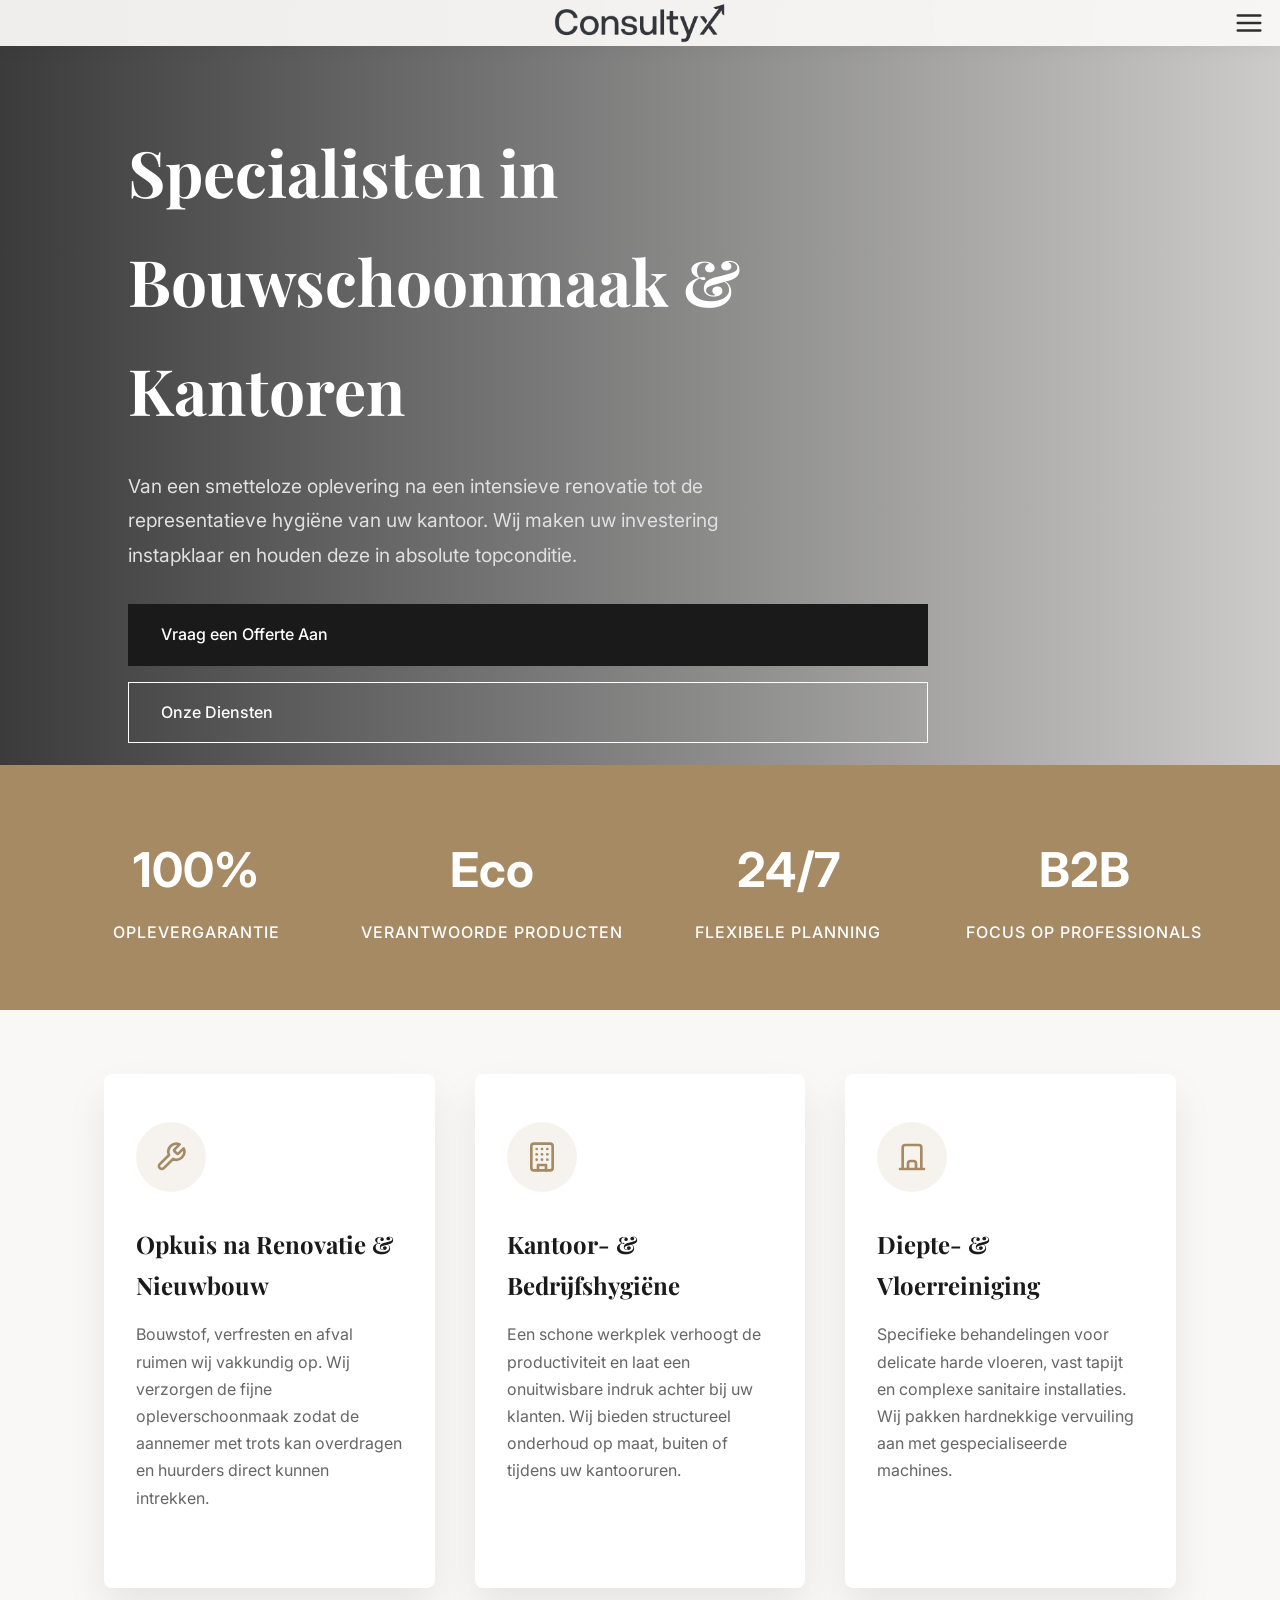
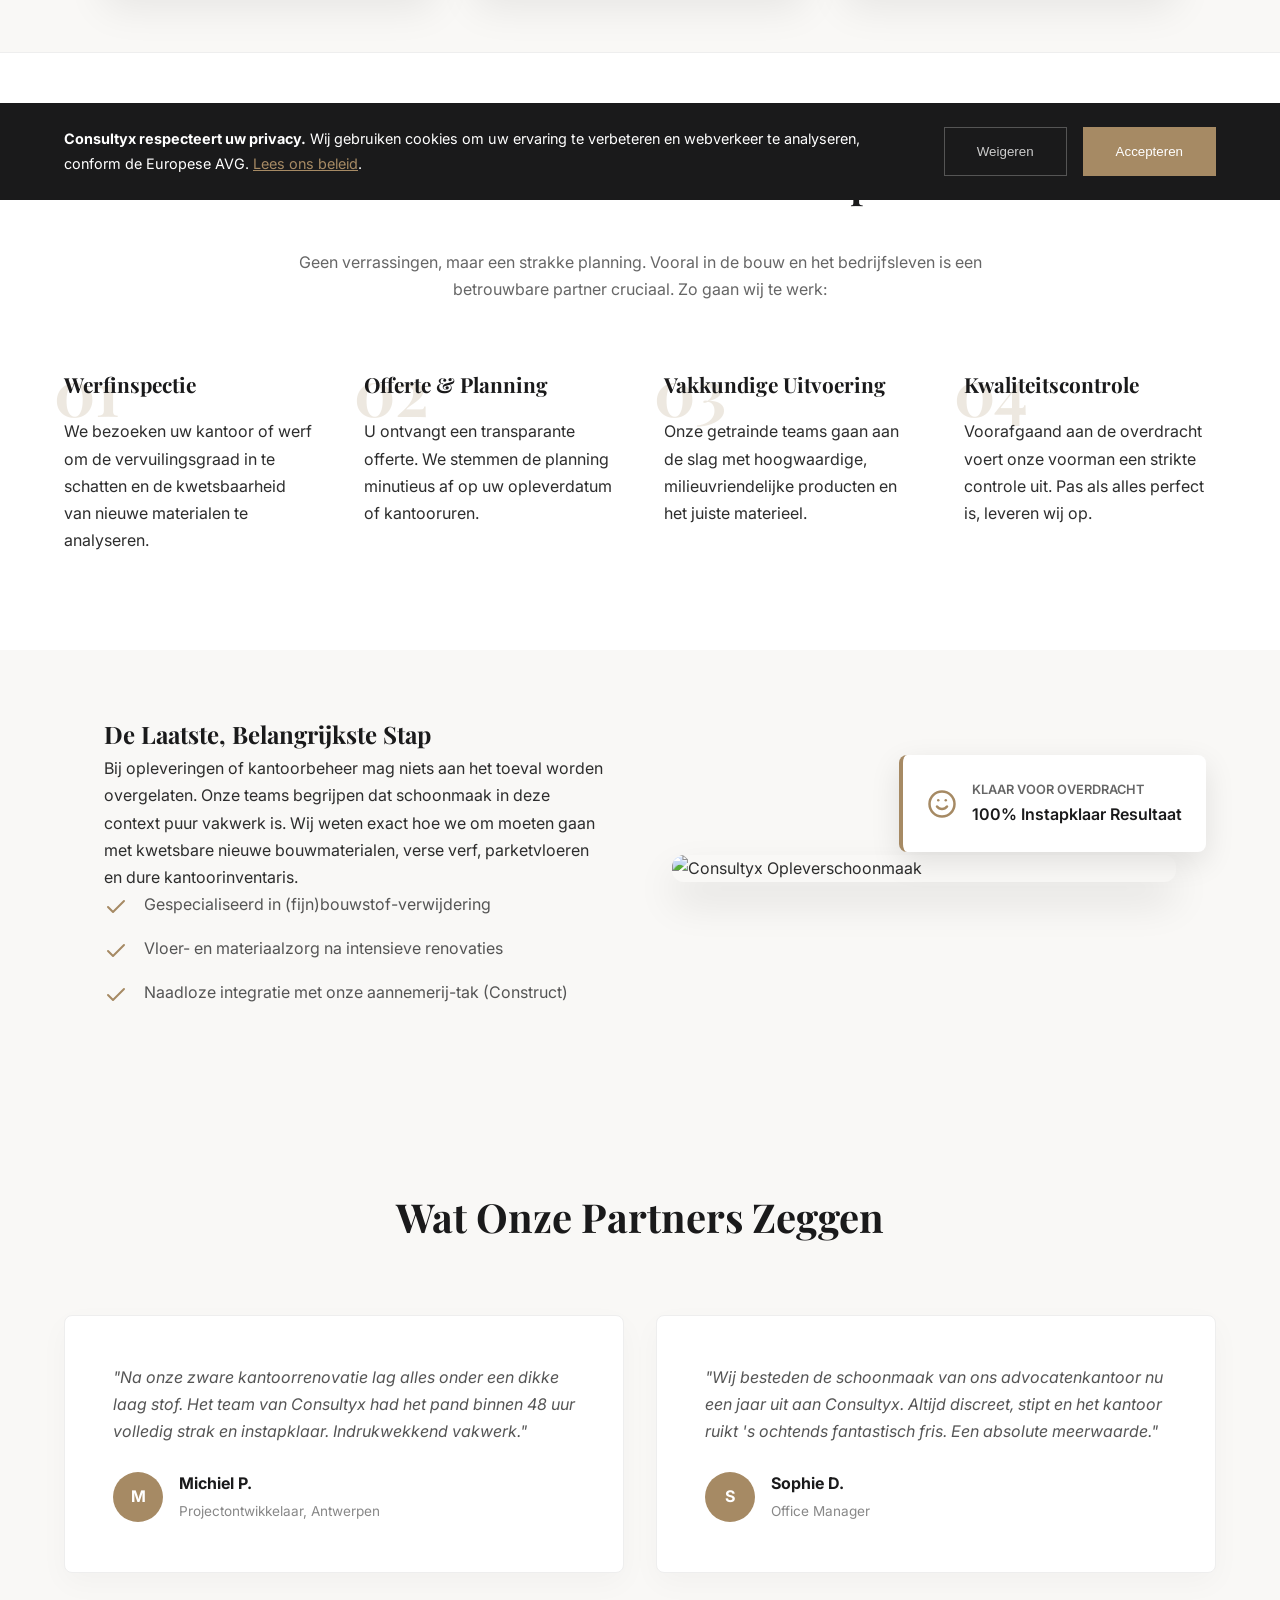
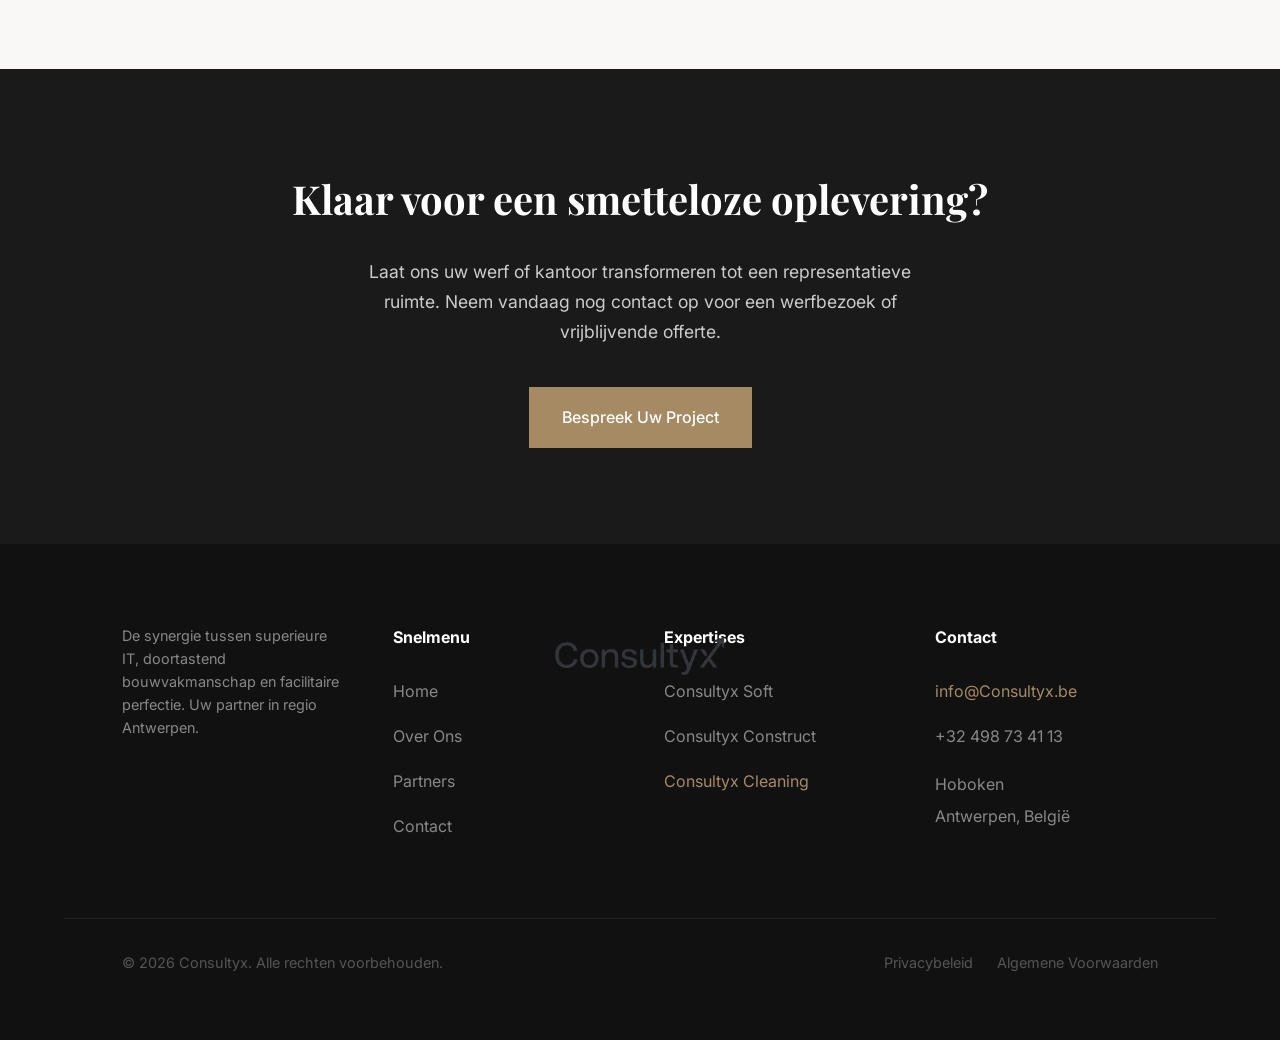
==== ConsultyxWebsite/Cleaning.html @ ffc207c9 "Add files via upload" ====
<!DOCTYPE html>
<html lang="nl">
<head>
    <meta charset="UTF-8">
    <meta name="viewport" content="width=device-width, initial-scale=1.0">
    <title>Consultyx Cleaning | Opleverschoonmaak & Kantoorhygiëne in Antwerpen</title>
    <meta name="description" content="Gespecialiseerd in professionele opkuis na renovatie en nieuwbouw, plus hoogwaardig periodiek onderhoud voor kantoren en bedrijfsruimtes in regio Antwerpen.">
    <link rel="icon" href="data:image/svg+xml,<svg xmlns=%22http://www.w3.org/2000/svg%22 viewBox=%220 0 64 64%22><text y=%2250%22 font-family=%22sans-serif%22 font-weight=%22900%22 font-size=%2254%22 fill=%22%23A67C52%22>N</text></svg>">
    <link rel="preconnect" href="https://fonts.googleapis.com">
    <link rel="preconnect" href="https://fonts.gstatic.com" crossorigin>
    <link href="https://fonts.googleapis.com/css2?family=Inter:wght@300;400;500;600&family=Playfair+Display:wght@600;700&display=swap" rel="stylesheet">
    
    <link rel="stylesheet" href="style.css">
</head>
<body>

    <nav class="navbar">
        <a href="index.html" class="nav-brand">
            <img src="Assets/img/logo.png" alt="Consultyx Logo">
        </a>        
        <ul class="nav-links">
            <li><a href="index.html">Home</a></li>
            
            <li class="dropdown">
                <a href="over-ons.html" class="dropbtn">
                    Over Ons
                    <svg width="14" height="14" viewBox="0 0 24 24" fill="none" stroke="currentColor" stroke-width="2" stroke-linecap="round" stroke-linejoin="round"><polyline points="6 9 12 15 18 9"></polyline></svg>
                </a>
                <ul class="dropdown-content">
                    <li><a href="partners.html">Onze Partners</a></li>
                </ul>
            </li>
            
            <li><a href="soft.html">Consultyx Soft</a></li>
            <li><a href="construct.html">Consultyx Construct</a></li>
            <li><a href="Cleaning.html" style="color: var(--primary);">Consultyx Cleaning</a></li>
            <li><a href="contact.html">Contact</a></li>
        </ul>
        
        <div class="mobile-menu-btn" style="cursor: pointer;">
            <svg width="30" height="30" viewBox="0 0 24 24" fill="none" stroke="currentColor" stroke-width="2" stroke-linecap="round" stroke-linejoin="round">
                <line x1="3" y1="12" x2="21" y2="12"></line>
                <line x1="3" y1="6" x2="21" y2="6"></line>
                <line x1="3" y1="18" x2="21" y2="18"></line>
            </svg>
        </div>
    </nav>

    <header class="hero-clean fade-up">
        <div>
            <h1>Specialisten in Bouwschoonmaak & Kantoren</h1>
            <p>Van een smetteloze oplevering na een intensieve renovatie tot de representatieve hygiëne van uw kantoor. Wij maken uw investering instapklaar en houden deze in absolute topconditie.</p>
            <div class="hero-btns">
                <a href="contact.html" class="btn">Vraag een Offerte Aan</a>
                <a href="#diensten" class="btn btn-outline" style="color: white; border-color: white;">Onze Diensten</a>
            </div>
        </div>
    </header>

    <section class="stats-bar fade-up">
        <div class="stat-item">
            <h3>100%</h3>
            <p>Oplevergarantie</p>
        </div>
        <div class="stat-item">
            <h3>Eco</h3>
            <p>Verantwoorde Producten</p>
        </div>
        <div class="stat-item">
            <h3>24/7</h3>
            <p>Flexibele Planning</p>
        </div>
        <div class="stat-item">
            <h3>B2B</h3>
            <p>Focus op Professionals</p>
        </div>
    </section>

    <section id="diensten" class="clean-services-grid fade-up" style="margin-top: 4rem;">
        <div class="clean-card">
            <div class="icon-wrapper">
                <svg width="32" height="32" viewBox="0 0 24 24" fill="none" stroke="currentColor" stroke-width="2" stroke-linecap="round" stroke-linejoin="round"><path d="M14.7 6.3a1 1 0 0 0 0 1.4l1.6 1.6a1 1 0 0 0 1.4 0l3.77-3.77a6 6 0 0 1-7.94 7.94l-6.91 6.91a2.12 2.12 0 0 1-3-3l6.91-6.91a6 6 0 0 1 7.94-7.94l-3.76 3.76z"/></svg>
            </div>
            <h3>Opkuis na Renovatie & Nieuwbouw</h3>
            <p>Bouwstof, verfresten en afval ruimen wij vakkundig op. Wij verzorgen de fijne opleverschoonmaak zodat de aannemer met trots kan overdragen en huurders direct kunnen intrekken.</p>
        </div>

        <div class="clean-card">
            <div class="icon-wrapper">
                <svg width="32" height="32" viewBox="0 0 24 24" fill="none" stroke="currentColor" stroke-width="2" stroke-linecap="round" stroke-linejoin="round"><rect x="4" y="2" width="16" height="20" rx="2" ry="2"></rect><path d="M9 22v-4h6v4"></path><path d="M8 6h.01"></path><path d="M16 6h.01"></path><path d="M12 6h.01"></path><path d="M12 10h.01"></path><path d="M12 14h.01"></path><path d="M16 10h.01"></path><path d="M16 14h.01"></path><path d="M8 10h.01"></path><path d="M8 14h.01"></path></svg>
            </div>
            <h3>Kantoor- & Bedrijfshygiëne</h3>
            <p>Een schone werkplek verhoogt de productiviteit en laat een onuitwisbare indruk achter bij uw klanten. Wij bieden structureel onderhoud op maat, buiten of tijdens uw kantooruren.</p>
        </div>

        <div class="clean-card">
            <div class="icon-wrapper">
                <svg width="32" height="32" viewBox="0 0 24 24" fill="none" stroke="currentColor" stroke-width="2" stroke-linecap="round" stroke-linejoin="round"><path d="M3 21h18M5 21V5a2 2 0 0 1 2-2h10a2 2 0 0 1 2 2v16M9 21v-4a2 2 0 0 1 2-2h2a2 2 0 0 1 2 2v4"/></svg>
            </div>
            <h3>Diepte- & Vloerreiniging</h3>
            <p>Specifieke behandelingen voor delicate harde vloeren, vast tapijt en complexe sanitaire installaties. Wij pakken hardnekkige vervuiling aan met gespecialiseerde machines.</p>
        </div>
    </section>

    <section class="section fade-up" style="background-color: #fff; border-top: 1px solid #eee;">
        <h2 class="section-title">Onze Gestructureerde Aanpak</h2>
        <p style="text-align: center; max-width: 700px; margin: -2rem auto 4rem; color: #666;">Geen verrassingen, maar een strakke planning. Vooral in de bouw en het bedrijfsleven is een betrouwbare partner cruciaal. Zo gaan wij te werk:</p>
        
        <div class="steps-grid" style="max-width: 1200px; margin: 0 auto;">
            <div class="step-card">
                <span class="step-number">01</span>
                <h4>Werfinspectie</h4>
                <p>We bezoeken uw kantoor of werf om de vervuilingsgraad in te schatten en de kwetsbaarheid van nieuwe materialen te analyseren.</p>
            </div>
            <div class="step-card">
                <span class="step-number">02</span>
                <h4>Offerte & Planning</h4>
                <p>U ontvangt een transparante offerte. We stemmen de planning minutieus af op uw opleverdatum of kantooruren.</p>
            </div>
            <div class="step-card">
                <span class="step-number">03</span>
                <h4>Vakkundige Uitvoering</h4>
                <p>Onze getrainde teams gaan aan de slag met hoogwaardige, milieuvriendelijke producten en het juiste materieel.</p>
            </div>
            <div class="step-card">
                <span class="step-number">04</span>
                <h4>Kwaliteitscontrole</h4>
                <p>Voorafgaand aan de overdracht voert onze voorman een strikte controle uit. Pas als alles perfect is, leveren wij op.</p>
            </div>
        </div>
    </section>

    <section class="clean-split fade-up">
        <div class="clean-split-text">
            <h2>De Laatste, Belangrijkste Stap</h2>
            <p>Bij opleveringen of kantoorbeheer mag niets aan het toeval worden overgelaten. Onze teams begrijpen dat schoonmaak in deze context puur vakwerk is. Wij weten exact hoe we om moeten gaan met kwetsbare nieuwe bouwmaterialen, verse verf, parketvloeren en dure kantoorinventaris.</p>
            <ul class="checklist" style="list-style: none; padding: 0;">
                <li>
                    <svg width="24" height="24" viewBox="0 0 24 24" fill="none" stroke="currentColor" stroke-width="2" stroke-linecap="round" stroke-linejoin="round"><polyline points="20 6 9 17 4 12"></polyline></svg>
                    <span>Gespecialiseerd in (fijn)bouwstof-verwijdering</span>
                </li>
                <li>
                    <svg width="24" height="24" viewBox="0 0 24 24" fill="none" stroke="currentColor" stroke-width="2" stroke-linecap="round" stroke-linejoin="round"><polyline points="20 6 9 17 4 12"></polyline></svg>
                    <span>Vloer- en materiaalzorg na intensieve renovaties</span>
                </li>
                <li>
                    <svg width="24" height="24" viewBox="0 0 24 24" fill="none" stroke="currentColor" stroke-width="2" stroke-linecap="round" stroke-linejoin="round"><polyline points="20 6 9 17 4 12"></polyline></svg>
                    <span>Naadloze integratie met onze aannemerij-tak (Construct)</span>
                </li>
            </ul>
        </div>
        
        <div class="clean-split-img">
            <img src="https://images.unsplash.com/photo-1581578731548-c64695cc6952?q=80&w=1000&auto=format&fit=crop" alt="Consultyx Opleverschoonmaak">
            
            <div class="hygiene-badge">
                <svg viewBox="0 0 24 24" fill="none" stroke="currentColor" stroke-width="2" stroke-linecap="round" stroke-linejoin="round"><circle cx="12" cy="12" r="10"></circle><path d="M8 14s1.5 2 4 2 4-2 4-2"></path><line x1="9" y1="9" x2="9.01" y2="9"></line><line x1="15" y1="9" x2="15.01" y2="9"></line></svg>
                <div>
                    <span style="display: block; font-size: 0.8rem; color: #666; text-transform: uppercase;">Klaar voor overdracht</span>
                    <span>100% Instapklaar Resultaat</span>
                </div>
            </div>
        </div>
    </section>

    <section class="section fade-up" style="background-color: var(--bg-light);">
        <h2 class="section-title">Wat Onze Partners Zeggen</h2>
        <div class="testimonial-grid" style="max-width: 1200px; margin: 0 auto;">
            <div class="testimonial-card">
                <p>"Na onze zware kantoorrenovatie lag alles onder een dikke laag stof. Het team van Consultyx had het pand binnen 48 uur volledig strak en instapklaar. Indrukwekkend vakwerk."</p>
                <div class="client-info">
                    <div class="client-avatar">M</div>
                    <div>
                        <h4 style="margin: 0; font-family: 'Inter', sans-serif; font-size: 1rem;">Michiel P.</h4>
                        <span style="font-size: 0.85rem; color: #888;">Projectontwikkelaar, Antwerpen</span>
                    </div>
                </div>
            </div>
            
            <div class="testimonial-card">
                <p>"Wij besteden de schoonmaak van ons advocatenkantoor nu een jaar uit aan Consultyx. Altijd discreet, stipt en het kantoor ruikt 's ochtends fantastisch fris. Een absolute meerwaarde."</p>
                <div class="client-info">
                    <div class="client-avatar">S</div>
                    <div>
                        <h4 style="margin: 0; font-family: 'Inter', sans-serif; font-size: 1rem;">Sophie D.</h4>
                        <span style="font-size: 0.85rem; color: #888;">Office Manager</span>
                    </div>
                </div>
            </div>
        </div>
    </section>

    <section class="fade-up" style="background: var(--bg-dark); color: white; padding: 6rem 5%; text-align: center;">
        <h2 style="color: white; font-size: 2.5rem; margin-bottom: 1.5rem;">Klaar voor een smetteloze oplevering?</h2>
        <p style="color: #ccc; max-width: 600px; margin: 0 auto 2.5rem; font-size: 1.1rem;">Laat ons uw werf of kantoor transformeren tot een representatieve ruimte. Neem vandaag nog contact op voor een werfbezoek of vrijblijvende offerte.</p>
        <a href="contact.html" class="btn" style="background-color: var(--primary); border-color: var(--primary);">Bespreek Uw Project</a>
    </section>

    <footer style="background-color: #111; padding-top: 5rem;">
        <div class="footer-grid" style="max-width: 1200px; margin: 0 auto; display: grid; grid-template-columns: repeat(auto-fit, minmax(200px, 1fr)); gap: 3rem; padding: 0 5%;">
            <div class="footer-col">
                <a href="index.html" class="nav-brand" style="color:white; margin-bottom: 1.5rem; display: inline-block;"><img src="Assets/img/logo.png" alt="Consultyx Logo"><span></span></a>
                <p style="color: #888; font-size: 0.9rem; margin-bottom: 1.5rem; line-height: 1.6;">De synergie tussen superieure IT, doortastend bouwvakmanschap en facilitaire perfectie. Uw partner in regio Antwerpen.</p>
            </div>
            
            <div class="footer-col" style="color: white;">
                <h4 style="color: white; margin-bottom: 1.5rem;">Snelmenu</h4>
                <ul style="list-style: none; padding: 0; line-height: 2;">
                    <li><a href="index.html" style="color: #888; text-decoration: none;">Home</a></li>
                    <li><a href="over-ons.html" style="color: #888; text-decoration: none;">Over Ons</a></li>
                    <li><a href="partners.html" style="color: #888; text-decoration: none;">Partners</a></li>
                    <li><a href="contact.html" style="color: #888; text-decoration: none;">Contact</a></li>
                </ul>
            </div>
            
            <div class="footer-col">
                <h4 style="color: white; margin-bottom: 1.5rem;">Expertises</h4>
                <ul style="list-style: none; padding: 0; line-height: 2;">
                    <li><a href="soft.html" style="color: #888; text-decoration: none;">Consultyx Soft</a></li>
                    <li><a href="construct.html" style="color: #888; text-decoration: none;" >Consultyx Construct</a></li>
                    <li><a href="Cleaning.html" style="color: var(--primary); text-decoration: none;">Consultyx Cleaning</a></li>
                </ul>
            </div>
            
            <div class="footer-col">
                <h4 style="color: white; margin-bottom: 1.5rem;">Contact</h4>
                <ul style="list-style: none; padding: 0; line-height: 2; color: #888;">
                    <li><a href="mailto:info@Consultyx.be" style="color: var(--primary); text-decoration: none;">info@Consultyx.be</a></li>
                    <li><a href="tel:+32498734113" style="color: #888; text-decoration: none;">+32 498 73 41 13</a></li>
                    <li style="margin-top: 1rem;">Hoboken<br>Antwerpen, België</li>
                </ul>
            </div>
        </div>
        
        <div style="border-top: 1px solid #222; margin-top: 4rem; padding: 2rem 5%; text-align: center; color: #555; font-size: 0.9rem;">
            <div style="max-width: 1200px; margin: 0 auto; display: flex; justify-content: space-between; flex-wrap: wrap; gap: 1rem;">
                <p>© 2026 Consultyx. Alle rechten voorbehouden.</p>
                <div style="display: flex; gap: 1.5rem;">
                    <a href="privacy.html" style="color: #555; text-decoration: none;">Privacybeleid</a>
                    <a href="privacy.html" style="color: #555; text-decoration: none;">Algemene Voorwaarden</a>
                </div>
            </div>
        </div>
    </footer>

    <div id="cookie-banner">
        <p><strong>Consultyx respecteert uw privacy.</strong> Wij gebruiken cookies om uw ervaring te verbeteren en webverkeer te analyseren, conform de Europese AVG. <a href="privacy.html" style="color: var(--primary); text-decoration: underline;">Lees ons beleid</a>.</p>
        <div style="display: flex; gap: 1rem;">
            <button id="reject-cookies" class="btn btn-outline" style="border-color: #555; color: #ccc;">Weigeren</button>
            <button id="accept-cookies" class="btn" style="background-color: var(--primary); border-color: var(--primary);">Accepteren</button>
        </div>
    </div>

    <script src="script.js"></script>
</body>
</html>
---- ConsultyxWebsite/style.css ----
@import url('https://fonts.googleapis.com/css2?family=Inter:wght@300;400;500;600&family=Playfair+Display:wght@600;700&display=swap');

/* ==========================================================================
   1. ROOT VARIABLES & BASE STYLES
   ========================================================================== */
:root {
    --primary: #a68a64; /* Warm clay/gold */
    --primary-dark: #8c7352;
    --bg-dark: #1a1a1b; /* Deep slate */
    --bg-light: #f9f8f6; /* Off-white / warm light */
    --text-dark: #2d2d2d;
    --text-light: #ffffff;
    --transition-fast: 0.3s ease;
    --transition-slow: 0.6s cubic-bezier(0.16, 1, 0.3, 1);
}

* { 
    margin: 0; 
    padding: 0; 
    box-sizing: border-box; 
}

body {
    font-family: 'Inter', sans-serif;
    color: var(--text-dark);
    background-color: var(--bg-light);
    line-height: 1.7;
    overflow-x: hidden;
}

h1, h2, h3, h4 { 
    font-family: 'Playfair Display', serif; 
    color: var(--bg-dark); 
}

/* ==========================================================================
   2. NAVIGATIE & DROPDOWN
   ========================================================================== */
.navbar {
    display: flex; justify-content: space-between; align-items: center;
    padding: 0rem 1rem; background: rgba(249, 248, 246, 0.95);
    backdrop-filter: blur(10px); position: fixed; width: 100%; top: 0; 
    z-index: 1000; box-shadow: 0 2px 20px rgba(0,0,0,0.05);
}

.nav-brand {
    font-size: 1.5rem; font-weight: 700; color: var(--bg-dark); letter-spacing: 1px;
    display: inline-flex; align-items: center; justify-content: center; text-decoration: none;
    padding: 12px 20px; border-radius: 8px; transition: background-color 0.3s ease;
}
.nav-brand span { color: var(--primary); }
.nav-brand:hover { background-color: rgba(235, 234, 232, 0.95); }
.nav-brand img { height: 40px; width: auto; display: block; }

.nav-links { display: flex; gap: 2rem; list-style: none; }
.nav-links a { text-decoration: none; color: var(--bg-dark); font-weight: 500; font-size: 0.95rem; transition: var(--transition-fast); }
.nav-links a:hover { color: var(--primary); }
.mobile-menu-btn { display: none; z-index: 1001; }

/* --- Dropdown Menu --- */
.dropdown { position: relative; display: flex; align-items: center; }
.dropbtn { display: flex; align-items: center; gap: 6px; }
.dropdown-content {
    display: none; position: absolute; top: 100%; left: 0;
    background-color: #fff; min-width: 180px; box-shadow: 0 10px 30px rgba(0,0,0,0.08);
    border-radius: 8px; z-index: 1000; padding: 0.5rem 0; list-style: none; border: 1px solid #eee;
}
.dropdown-content li { margin: 0; }
.dropdown-content a {
    color: var(--bg-dark); padding: 10px 20px; display: block; font-size: 0.95rem; font-weight: 500;
    transition: background-color var(--transition-fast), color var(--transition-fast);
}
.dropdown-content a:hover { background-color: var(--bg-light); color: var(--primary); }

/* Toon dropdown op desktop */
@media (min-width: 769px) {
    .dropdown:hover .dropdown-content { display: block; animation: fadeIn 0.3s ease; }
}
@keyframes fadeIn { from { opacity: 0; transform: translateY(10px); } to { opacity: 1; transform: translateY(0); } }

/* ==========================================================================
   3. BUTTONS
   ========================================================================== */
.btn {
    display: inline-block; padding: 1rem 2rem; background-color: var(--bg-dark);
    color: var(--text-light); text-decoration: none; font-weight: 500; border: 1px solid var(--bg-dark);
    transition: var(--transition-fast); cursor: pointer;
}
.btn:hover { background-color: var(--primary); border-color: var(--primary); }
.btn-outline { background-color: transparent; color: var(--bg-dark); border-color: var(--bg-dark); }
.btn-outline:hover { background-color: var(--bg-dark); color: var(--text-light); }

/* ==========================================================================
   4. HERO SECTIES
   ========================================================================== */
.hero { min-height: 100vh; display: flex; flex-direction: column; justify-content: center; align-items: center; text-align: center; padding: 8rem 5% 4rem; background: linear-gradient(135deg, #f9f8f6 0%, #e8e5df 100%); }
.hero h1 { font-size: clamp(3rem, 5vw, 5rem); line-height: 1.1; margin-bottom: 1.5rem; max-width: 900px; }
.hero p { font-size: 1.2rem; color: #555; max-width: 600px; margin-bottom: 2.5rem; }
.hero-btns { display: flex; gap: 1rem; justify-content: center; }

.hero-sub { min-height: 60vh; display: flex; align-items: center; justify-content: center; text-align: center; padding: 6rem 5% 0; background: linear-gradient(rgba(26, 26, 27, 0.8), rgba(26, 26, 27, 0.9)), url('https://images.unsplash.com/photo-1497366216548-37526070297c?q=80&w=2069&auto=format&fit=crop') center/cover; color: white; }
.hero-sub h1 { color: white; font-size: clamp(2.5rem, 4vw, 4rem); margin-bottom: 1rem; }
.hero-sub p { font-size: 1.15rem; color: #ccc; max-width: 600px; margin: 0 auto; }

.hero-full { min-height: 100vh; display: flex; align-items: center; justify-content: center; text-align: center; padding: 0 5%; background: linear-gradient(rgba(26, 26, 27, 0.7), rgba(26, 26, 27, 0.8)), url('https://images.unsplash.com/photo-1486406146926-c627a92ad1ab?q=80&w=2070&auto=format&fit=crop') center/cover fixed; color: white; }
.hero-full h1 { color: white; font-size: clamp(3rem, 5vw, 5.5rem); margin-bottom: 1.5rem; }
.hero-full p { font-size: 1.25rem; color: #e0e0e0; max-width: 700px; margin: 0 auto 2.5rem; }

.hero-construct { min-height: 85vh; display: flex; align-items: center; justify-content: flex-start; text-align: left; padding: 6rem 10% 0; background: linear-gradient(90deg, rgba(26, 26, 27, 0.9) 0%, rgba(26, 26, 27, 0.4) 100%), url('https://images.unsplash.com/photo-1600585154340-be6161a56a0c?q=80&w=2070&auto=format&fit=crop') center/cover; color: white; }
.hero-construct h1 { color: white; font-size: clamp(3rem, 5vw, 4.5rem); margin-bottom: 1.5rem; max-width: 800px; }
.hero-construct p { font-size: 1.2rem; color: #e0e0e0; max-width: 600px; margin-bottom: 2rem; line-height: 1.8; }

.hero-tech { min-height: 85vh; display: flex; align-items: center; justify-content: flex-start; text-align: left; padding: 6rem 10% 0; background: linear-gradient(90deg, rgba(26, 26, 27, 0.95) 0%, rgba(26, 26, 27, 0.7) 100%), url('https://images.unsplash.com/photo-1550751827-4bd374c3f58b?q=80&w=2070&auto=format&fit=crop') center/cover; color: white; }
.hero-tech h1 { color: white; font-size: clamp(3rem, 5vw, 4.5rem); margin-bottom: 1.5rem; max-width: 800px; }
.hero-tech p { font-size: 1.2rem; color: #ccc; max-width: 600px; margin-bottom: 2rem; line-height: 1.8; }

.hero-clean { min-height: 85vh; display: flex; align-items: center; justify-content: flex-start; text-align: left; padding: 6rem 10% 0; background: linear-gradient(90deg, rgba(26, 26, 27, 0.85) 0%, rgba(26, 26, 27, 0.2) 100%), url('https://images.unsplash.com/photo-1618221195710-dd6b41faaea6?q=80&w=2000&auto=format&fit=crop') center/cover; color: white; }
.hero-clean h1 { color: white; font-size: clamp(3rem, 5vw, 4.5rem); margin-bottom: 1.5rem; max-width: 800px; }
.hero-clean p { font-size: 1.2rem; color: #e0e0e0; max-width: 600px; margin-bottom: 2rem; line-height: 1.8; }

/* ==========================================================================
   5. ALGEMENE LAYOUT & GRIDS
   ========================================================================== */
.section { padding: 6rem 5%; }
.section-title { text-align: center; font-size: 2.5rem; margin-bottom: 4rem; }

.grid-2 { display: grid; grid-template-columns: repeat(auto-fit, minmax(300px, 1fr)); gap: 3rem; }
.card { background: #fff; padding: 4rem 3rem; border: 1px solid #eaeaea; transition: var(--transition-slow); position: relative; overflow: hidden; }
.card:hover { transform: translateY(-10px); box-shadow: 0 20px 40px rgba(0,0,0,0.05); border-color: var(--primary); }
.card h3 { font-size: 2rem; margin-bottom: 1rem; }
.card p { margin-bottom: 2rem; color: #666; }

/* ==========================================================================
   6. PAGINA ELEMENTEN & COMPONENTEN
   ========================================================================== */
/* Story */
.story-section { display: grid; grid-template-columns: 1fr 1fr; gap: 4rem; align-items: center; padding: 6rem 5%; max-width: 1200px; margin: 0 auto; }
.story-content h2 { font-size: 2.5rem; margin-bottom: 1.5rem; }
.story-content p { font-size: 1.1rem; color: #555; margin-bottom: 1.5rem; line-height: 1.8; }
.story-image { position: relative; border-radius: 8px; overflow: hidden; box-shadow: 0 20px 40px rgba(0,0,0,0.1); }
.story-image img { width: 100%; display: block; }
.experience-badge { position: absolute; bottom: -20px; right: -20px; background: var(--primary); color: white; padding: 2rem; border-radius: 4px; text-align: center; box-shadow: 0 10px 20px rgba(0,0,0,0.1); }
.experience-badge h3 { color: white; font-size: 2.5rem; margin: 0; font-family: 'Inter', sans-serif; }
.experience-badge span { font-size: 0.9rem; font-weight: 500; text-transform: uppercase; letter-spacing: 1px; }

/* Kernwaarden */
.values-grid { display: grid; grid-template-columns: repeat(auto-fit, minmax(280px, 1fr)); gap: 2.5rem; max-width: 1200px; margin: 0 auto; padding: 4rem 5% 6rem; }
.value-card { background: #fff; padding: 3rem 2.5rem; border-radius: 8px; border-top: 4px solid var(--primary); box-shadow: 0 5px 15px rgba(0,0,0,0.03); transition: transform 0.3s ease; }
.value-card:hover { transform: translateY(-5px); box-shadow: 0 15px 30px rgba(0,0,0,0.08); }
.value-card h3 { font-size: 1.5rem; margin-bottom: 1rem; color: var(--bg-dark); }
.value-card p { color: #666; font-size: 1rem; }
.value-icon { width: 60px; height: 60px; background: var(--bg-light); display: flex; align-items: center; justify-content: center; border-radius: 50%; margin-bottom: 1.5rem; color: var(--primary); }

/* CEO Sectie */
.ceo-section { display: flex; flex-wrap: wrap; gap: 4rem; align-items: center; justify-content: center; max-width: 1000px; margin: 0 auto; padding: 6rem 5%; }
.ceo-content { flex: 1; min-width: 300px; }
.ceo-image-wrapper { flex: 1; min-width: 300px; text-align: center; }
.ceo-image-wrapper img { max-width: 320px; width: 100%; border-radius: 12px; box-shadow: 0 20px 40px rgba(0,0,0,0.1); border: 5px solid white; }

/* Stats & Features */
.stats-bar { background-color: var(--primary); color: white; padding: 4rem 5%; display: grid; grid-template-columns: repeat(auto-fit, minmax(200px, 1fr)); gap: 2rem; text-align: center; }
.stat-item h3 { color: white; font-size: 3rem; margin-bottom: 0.5rem; font-family: 'Inter', sans-serif; font-weight: 700; }
.stat-item p { font-size: 1rem; font-weight: 500; text-transform: uppercase; letter-spacing: 1px; }

.feature-row { display: flex; align-items: center; gap: 4rem; padding: 6rem 5%; }
.feature-row.reverse { flex-direction: row-reverse; background-color: #fff; }
.feature-text { flex: 1; }
.feature-text h2 { font-size: 2.5rem; margin-bottom: 1.5rem; }
.feature-text p { font-size: 1.1rem; color: #555; margin-bottom: 2rem; }
.feature-image { flex: 1; border-radius: 8px; overflow: hidden; box-shadow: 0 20px 40px rgba(0,0,0,0.1); }
.feature-image img { width: 100%; height: 100%; object-fit: cover; display: block; transition: transform 0.5s; }
.feature-image:hover img { transform: scale(1.05); }

.steps-grid { display: grid; grid-template-columns: repeat(auto-fit, minmax(250px, 1fr)); gap: 3rem; margin-top: 4rem; }
.step-card { text-align: left; position: relative; }
.step-number { font-size: 4rem; font-weight: 700; color: rgba(166, 138, 100, 0.2); position: absolute; top: -30px; left: -10px; z-index: 0; font-family: 'Playfair Display', serif; }
.step-card h4, .step-card p { position: relative; z-index: 1; }
.step-card h4 { font-size: 1.3rem; margin-bottom: 1rem; color: var(--bg-dark); }

.testimonial-grid { display: grid; grid-template-columns: repeat(auto-fit, minmax(300px, 1fr)); gap: 2rem; }
.testimonial-card { background: #fff; padding: 3rem; border-radius: 8px; box-shadow: 0 10px 30px rgba(0,0,0,0.03); border: 1px solid #eee; }
.testimonial-card p { font-style: italic; color: #555; margin-bottom: 1.5rem; }
.client-info { display: flex; align-items: center; gap: 1rem; }
.client-avatar { width: 50px; height: 50px; border-radius: 50%; background: var(--primary); color: white; display: flex; align-items: center; justify-content: center; font-weight: bold; }

/* ==========================================================================
   7. SECTOR SERVICES (Bouw, IT, Cleaning)
   ========================================================================== */
.build-services-grid, .tech-services-grid, .clean-services-grid { display: grid; grid-template-columns: repeat(auto-fit, minmax(300px, 1fr)); gap: 2.5rem; max-width: 1200px; position: relative; z-index: 10; padding: 0 5%; }
.build-services-grid { margin: -3rem auto 4rem; }
.tech-services-grid { margin: -5rem auto 4rem; }
.clean-services-grid { margin: -5rem auto 4rem; }

.build-card, .tech-card, .clean-card { background: #fff; padding: 3rem 2rem; border-radius: 8px; box-shadow: 0 20px 40px rgba(0,0,0,0.08); border-bottom: 4px solid transparent; transition: all 0.4s ease; }
.build-card:hover, .tech-card:hover, .clean-card:hover { border-bottom-color: var(--primary); transform: translateY(-10px); }

.icon-wrapper { width: 70px; height: 70px; background: rgba(166, 138, 100, 0.1); color: var(--primary); border-radius: 12px; display: flex; align-items: center; justify-content: center; margin-bottom: 2rem; }
.clean-card .icon-wrapper { border-radius: 50%; } /* Ronde icons voor cleaning */

.clean-card h3, .tech-card h3, .build-card h3 { font-size: 1.5rem; margin-bottom: 1rem; color: var(--bg-dark); }
.clean-card p, .tech-card p, .build-card p { color: #666; line-height: 1.7; margin-bottom: 1.5rem; }

/* Splits & Badges */
.construct-split, .it-split, .clean-split { display: grid; grid-template-columns: 1fr 1fr; gap: 4rem; align-items: center; max-width: 1200px; margin: 4rem auto; padding: 0 5%; }
.construct-split-img, .it-split-img, .clean-split-img { position: relative; }
.construct-split-img img, .it-split-img img, .clean-split-img img { width: 100%; border-radius: 12px; box-shadow: 0 20px 40px rgba(0,0,0,0.1); display: block; }

.quality-badge { position: absolute; top: 30px; left: -30px; background: var(--primary); color: white; padding: 1.5rem; border-radius: 4px; font-family: 'Playfair Display', serif; font-size: 1.2rem; box-shadow: 0 10px 20px rgba(0,0,0,0.15); }
.hygiene-badge { position: absolute; bottom: 30px; right: -30px; background: #fff; color: var(--bg-dark); padding: 1.5rem; border-radius: 8px; font-family: 'Inter', sans-serif; font-weight: 600; box-shadow: 0 10px 30px rgba(0,0,0,0.1); display: flex; align-items: center; gap: 15px; border-left: 4px solid var(--primary); }
.hygiene-badge svg { color: var(--primary); width: 30px; height: 30px; }

.checklist li { display: flex; align-items: flex-start; gap: 1rem; margin-bottom: 1rem; color: #555; }
.checklist li svg { flex-shrink: 0; color: var(--primary); margin-top: 4px; }

.standards-pills, .tech-pills { display: flex; flex-wrap: wrap; justify-content: center; gap: 1rem; margin-top: 3rem; }
.standard-pill, .tech-pill { padding: 0.8rem 2rem; background: #fff; border: 1px solid #eaeaea; font-weight: 500; color: #444; box-shadow: 0 4px 10px rgba(0,0,0,0.02); transition: all 0.3s ease; }
.standard-pill { border-radius: 4px; display: flex; align-items: center; gap: 10px; }
.standard-pill svg { color: var(--primary); width: 18px; height: 18px; }
.standard-pill:hover { border-color: var(--primary); transform: translateY(-3px); }
.tech-pill { border-radius: 50px; }
.tech-pill:hover { background: var(--primary); color: white; border-color: var(--primary); transform: translateY(-3px); }

/* ==========================================================================
   8. FORMS & CONTACT
   ========================================================================== */
.contact-header { padding: 10rem 5% 4rem; text-align: center; background: linear-gradient(135deg, #f9f8f6 0%, #e8e5df 100%); }
.contact-header h1 { font-size: clamp(2.5rem, 4vw, 4rem); margin-bottom: 1rem; color: var(--bg-dark); }
.contact-header p { font-size: 1.15rem; color: #555; max-width: 600px; margin: 0 auto; }

.contact-wrapper { display: grid; grid-template-columns: 1fr 1.2fr; gap: 4rem; max-width: 1200px; margin: -2rem auto 4rem; padding: 4rem 5% 0; position: relative; z-index: 10; }
.info-card { background: var(--bg-dark); color: white; padding: 4rem 3rem; border-radius: 8px; box-shadow: 0 20px 40px rgba(0,0,0,0.15); }
.info-card h3 { color: white; font-family: 'Playfair Display', serif; font-size: 2rem; margin-bottom: 2rem; }
.info-item { display: flex; align-items: flex-start; gap: 1.5rem; margin-bottom: 2rem; }
.info-item svg { color: var(--primary); flex-shrink: 0; width: 24px; height: 24px; }
.info-item p { color: #ccc; margin-bottom: 0.2rem; font-size: 0.95rem; }
.info-item a, .info-item strong { color: white; text-decoration: none; font-size: 1.1rem; font-weight: 500; }

.form-card { background: white; padding: 4rem 3rem; border-radius: 8px; box-shadow: 0 10px 30px rgba(0,0,0,0.05); border: 1px solid #eee; }
.form-card h2 { font-size: 2rem; margin-bottom: 0.5rem; }
.form-card p { color: #666; margin-bottom: 2.5rem; }
.form-grid { display: grid; grid-template-columns: 1fr 1fr; gap: 1.5rem; }
.form-.full { grid-column: span 2; }
.form- { margin-bottom: 1.5rem; }
.form- label { display: block; margin-bottom: 0.5rem; font-weight: 500; }
.form- input, .form- textarea, .form-control { width: 100%; padding: 1rem 1.2rem; background: #f9f9f9; border: 1px solid #e0e0e0; border-radius: 4px; font-family: 'Inter', sans-serif; font-size: 1rem; color: var(--text-dark); transition: all 0.3s ease; }
.form- input:focus, .form- textarea:focus, .form-control:focus { outline: none; border-color: var(--primary); background: #fff; box-shadow: 0 0 0 4px rgba(166, 138, 100, 0.1); }
textarea.form-control { resize: vertical; min-height: 120px; }

.checkbox- { display: flex; align-items: flex-start; gap: 0.8rem; margin-top: 1rem; }
.checkbox- input { margin-top: 4px; cursor: pointer; }
.checkbox- label { font-size: 0.85rem; color: #666; cursor: pointer; }
.checkbox- a { color: var(--primary); text-decoration: underline; }

.process-section { background: #fff; padding: 6rem 5%; text-align: center; }
.process-grid { display: grid; grid-template-columns: repeat(auto-fit, minmax(250px, 1fr)); gap: 2rem; max-width: 1000px; margin: 3rem auto 0; }
.process-step { position: relative; padding: 2rem; border: 1px solid #eee; border-radius: 8px; }
.process-step .step-num { position: absolute; top: -20px; left: 50%; transform: translateX(-50%); width: 40px; height: 40px; background: var(--primary); color: white; border-radius: 50%; display: flex; align-items: center; justify-content: center; font-weight: 600; border: 4px solid #fff; }

.map-container { width: 100%; height: 400px; background: #eee; }
.map-container iframe { width: 100%; height: 100%; border: none; }

/* ==========================================================================
   9. FOOTER & GDPR
   ========================================================================== */
footer { background-color: var(--bg-dark); color: var(--text-light); padding: 5rem 5% 2rem; }
.footer-grid { display: grid; grid-template-columns: repeat(auto-fit, minmax(200px, 1fr)); gap: 3rem; margin-bottom: 3rem; }
.footer-col h4 { color: var(--text-light); margin-bottom: 1.5rem; font-family: 'Inter', sans-serif; }
.footer-col ul { list-style: none; }
.footer-col ul li { margin-bottom: 0.8rem; }
.footer-col a { color: #aaa; text-decoration: none; transition: var(--transition-fast); }
.footer-col a:hover { color: var(--primary); }
.footer-bottom { border-top: 1px solid #333; padding-top: 2rem; display: flex; justify-content: space-between; font-size: 0.9rem; color: #888; }

#cookie-banner { position: fixed; bottom: -100%; left: 0; width: 100%; background: var(--bg-dark); color: white; padding: 1.5rem 5%; display: flex; justify-content: space-between; align-items: center; transition: var(--transition-slow); z-index: 9999; }
#cookie-banner.show { bottom: 0; }
#cookie-banner p { font-size: 0.9rem; margin-right: 2rem; }

/* Animaties */
.fade-up { opacity: 0; transform: translateY(40px); transition: opacity 0.8s ease, transform 0.8s ease; }
.fade-up.visible { opacity: 1; transform: translateY(0); }

/* ==========================================================================
   10. BUSINESS CARD STYLES
   ========================================================================== */
.business-card-container { background-color: #2c2c2c; display: flex; flex-wrap: wrap; justify-content: center; align-items: center; min-height: 100vh; margin: 0; font-family: 'Montserrat', sans-serif; gap: 40px; padding: 20px; }
.business-card { width: 85mm; height: 55mm; min-width: 600px; min-height: 388px; background-color: #111111; border-radius: 4px; box-shadow: 0 20px 40px rgba(0,0,0,0.4); display: flex; flex-direction: column; justify-content: center; align-items: center; text-align: center; position: relative; overflow: hidden; border: 1px solid #333; }
.business-card::after { content: ''; position: absolute; top: 0; left: 0; right: 0; bottom: 0; border-radius: 4px; box-shadow: inset 0 0 0 2px #C8A97E; opacity: 0.5; pointer-events: none; }
.text-white { color: #ffffff; }
.text-gold { color: #C8A97E; } 
.text-light-grey { color: #e0e0e0; }
.front-side .logo-container { font-size: 42px; font-weight: 700; letter-spacing: 3px; text-transform: uppercase; }
.front-side .logo-Consultyx { color: #ffffff; }
.front-side .logo- { background: linear-gradient(45deg, #AE8625, #F7EF8A, #D2AC47, #EDC967); -webkit-background-clip: text; -webkit-text-fill-color: transparent; font-weight: 800; }
.back-side { padding: 30px; box-sizing: border-box; }
.back-side .name { font-size: 28px; font-weight: 700; margin: 0; letter-spacing: 1px; }
.back-side .title { font-size: 14px; font-weight: 500; text-transform: uppercase; letter-spacing: 3px; margin: 10px 0 25px 0; }
.divider { height: 2px; width: 60px; background: linear-gradient(90deg, transparent, #C8A97E, transparent); margin-bottom: 25px; }
.contact-info { display: flex; flex-direction: column; gap: 12px; font-size: 14px; font-weight: 400; letter-spacing: 0.5px; }
.contact-item { display: flex; align-items: center; justify-content: center; gap: 10px; }
.card-label { position: absolute; top: -30px; color: #C8A97E; text-transform: uppercase; letter-spacing: 2px; font-size: 14px; }

/* ==========================================================================
   11. MEDIA QUERIES (VERZAMELD VOOR TABLET & MOBIEL)
   ========================================================================== */
@media (max-width: 900px) {
    .story-section { grid-template-columns: 1fr; gap: 3rem; }
    .experience-badge { bottom: 10px; right: 10px; padding: 1.5rem; }
    .ceo-section { flex-direction: column-reverse; gap: 2rem; text-align: center; }
    
    .feature-row, .feature-row.reverse { flex-direction: column; padding: 4rem 5%; gap: 2rem; }
    
    .contact-wrapper { grid-template-columns: 1fr; gap: 2rem; margin-top: 2rem; }
    .form-grid { grid-template-columns: 1fr; }
    .form-.full { grid-column: span 1; }
    .info-card, .form-card { padding: 3rem 2rem; }
    
    /* Hero fixes voor mobiel/tablet */
    .hero-construct, .hero-tech, .hero-clean { padding: 8rem 5% 4rem; text-align: center; justify-content: center; }
    .hero-clean p { margin: 0 auto 2rem; }
    
    /* Grids & Splits mobiel */
    .build-services-grid, .tech-services-grid, .clean-services-grid { margin-top: 2rem; }
    .construct-split, .it-split, .clean-split { grid-template-columns: 1fr; }
    .construct-split-img, .clean-split-img { order: -1; }
    .it-split:nth-of-type(even) .it-split-img { order: -1; }
    
    /* Badges mobiel */
    .quality-badge { left: 10px; top: 10px; font-size: 1rem; padding: 1rem; }
    .hygiene-badge { right: 10px; bottom: 10px; font-size: 0.9rem; padding: 1rem; }
}

@media (max-width: 1350px) {
    .hero h1 { font-size: 2.5rem; }
    .hero-btns { flex-direction: column; }
    .footer-bottom { flex-direction: column; text-align: center; gap: 1rem; }

    /* Navigatie Mobiel */
    nav { position: relative; display: flex; align-items: center; width: 100%; }
    .nav-brand { position: absolute; left: 50%; transform: translateX(-50%); margin: 0; }
    .mobile-menu-btn { margin-top: 0.5rem; display: block; margin-left: auto; position: relative; z-index: 1001; }
/* DROP DOWN REPARATIE: Altijd zichtbaar onder Over Ons in de zijbalk */
    .dropdown { flex-direction: column; align-items: flex-start; }
    .dropbtn { pointer-events: none; color: var(--primary) !important; font-weight: 700; font-size: 1.3rem; }
    .dropbtn svg { display: none; }
    .nav-links {
        display: flex; position: fixed; top: 0; right: 0; height: 100vh; width: 75%; max-width: 400px;
        background: rgba(249, 248, 246, 0.98); backdrop-filter: blur(10px); flex-direction: column;
        justify-content: center; padding: 2rem 3rem; box-shadow: -10px 0 30px rgba(0,0,0,0.1); 
        z-index: 1000; transform: translateX(100%); opacity: 0;
        transition: transform 0.5s cubic-bezier(0.77, 0, 0.175, 1), opacity 0.4s ease; pointer-events: none;
    }
    .nav-links.active { transform: translateX(0); opacity: 1; pointer-events: all; }
    .nav-links li { text-align: left; margin: 1.5rem 0; }
    .nav-links a { font-size: 1.2rem; }

    /* Dropdown fixes voor mobiel */
    .dropdown-content {
        position: static; box-shadow: none; background-color: transparent; border: none;
        padding-left: 1.5rem; display: none;
    }
    .dropdown:hover .dropdown-content, .dropdown:focus-within .dropdown-content { display: block; }
}
/* --- Hamburger naar 'X' Animatie --- */

/* Basis overgang voor alle lijntjes */
.mobile-menu-btn svg line {
    transition: transform 0.3s ease, opacity 0.3s ease;
    transform-box: fill-box;
    transform-origin: center;
}

/* 1. De MIDDELSTE lijn (staat als 1e in jouw HTML) -> Verdwijnt */
.mobile-menu-btn.active svg line:nth-child(1) {
    opacity: 0;
}

/* 2. De BOVENSTE lijn (staat als 2e in jouw HTML) -> Draait kruislings naar beneden */
.mobile-menu-btn.active svg line:nth-child(2) {
    transform: translateY(6px) rotate(45deg);
}

/* 3. De ONDERSTE lijn (staat als 3e in jouw HTML) -> Draait kruislings naar boven */
.mobile-menu-btn.active svg line:nth-child(3) {
    transform: translateY(-6px) rotate(-45deg);
}
/* --- Tijdlijn Sectie --- */
.timeline {
    position: relative;
    max-width: 1000px;
    margin: 4rem auto;
    padding: 0 5%;
}

.timeline::after {
    content: '';
    position: absolute;
    width: 2px;
    background: var(--primary);
    top: 0; bottom: 0;
    left: 50%;
    margin-left: -1px;
}

.timeline-item {
    padding: 10px 40px;
    position: relative;
    width: 50%;
    box-sizing: border-box;
}

.timeline-item::after {
    content: '';
    position: absolute;
    width: 16px;
    height: 16px;
    right: -8px;
    background-color: white;
    border: 3px solid var(--primary);
    top: 15px;
    border-radius: 50%;
    z-index: 1;
}

.left { left: 0; text-align: right; }
.right { left: 50%; }

.right::after { left: -8px; }

.timeline-content {
    padding: 20px 30px;
    background-color: white;
    position: relative;
    border-radius: 8px;
    box-shadow: 0 4px 15px rgba(0,0,0,0.05);
}

.timeline-content h4 { color: var(--primary); margin-bottom: 0.5rem; }

/* Mobiel: zet alles aan één kant */
@media (max-width: 768px) {
    .timeline::after { left: 31px; }
    .timeline-item { width: 100%; padding-left: 70px; padding-right: 25px; text-align: left; }
    .timeline-item::after { left: 22px; }
    .left, .right { left: 0; }
}
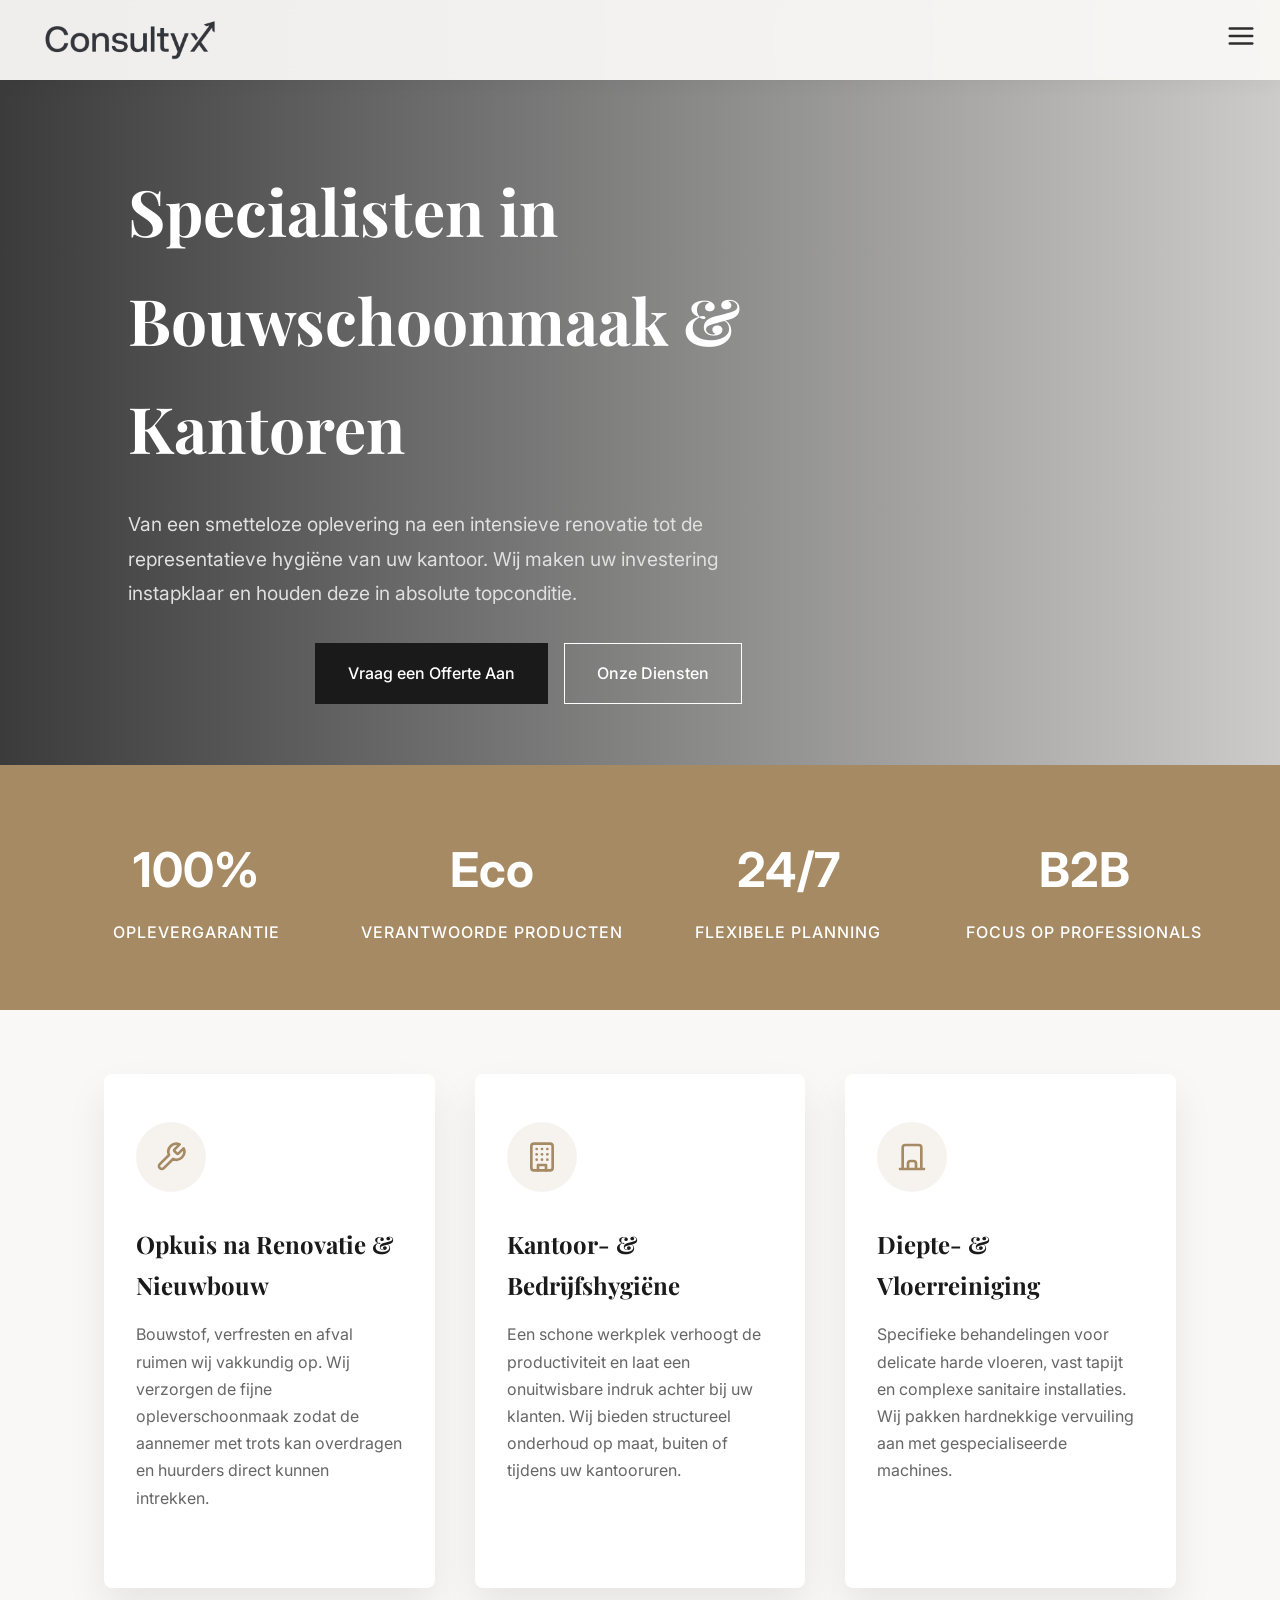
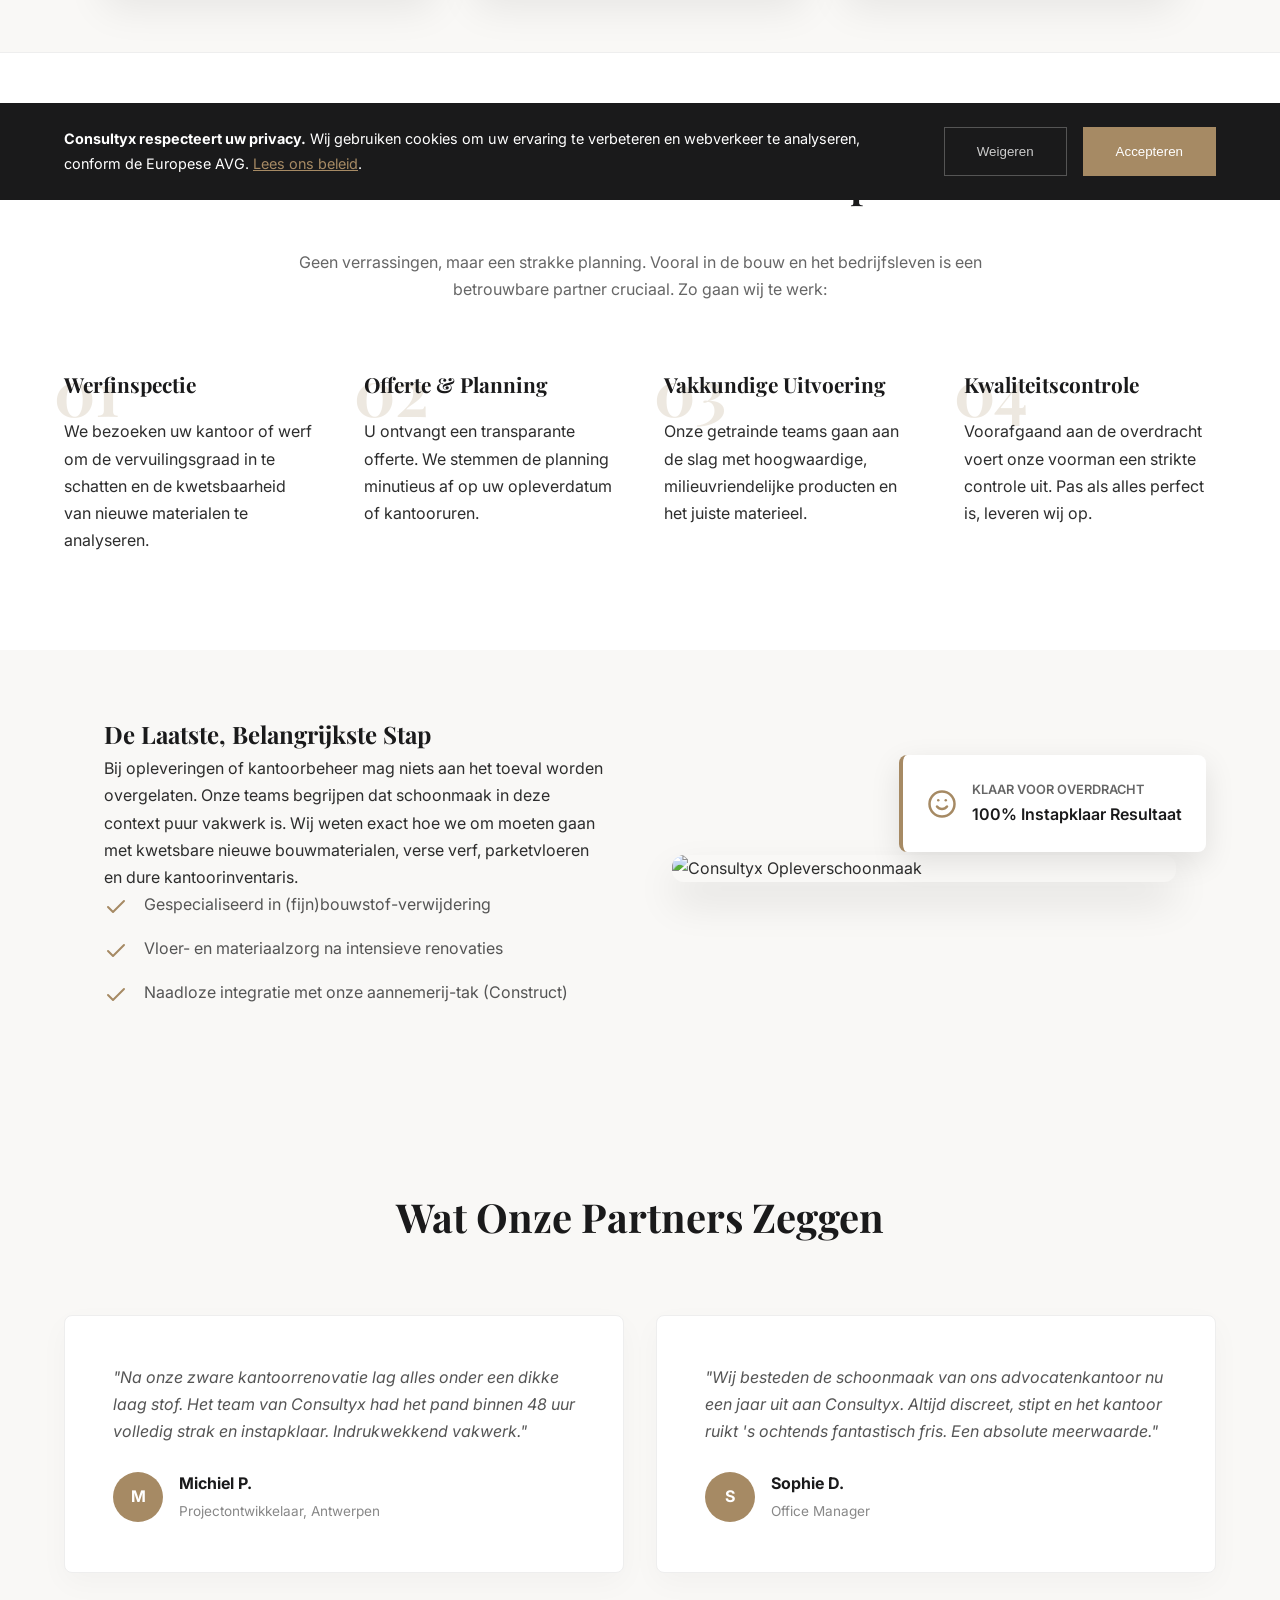
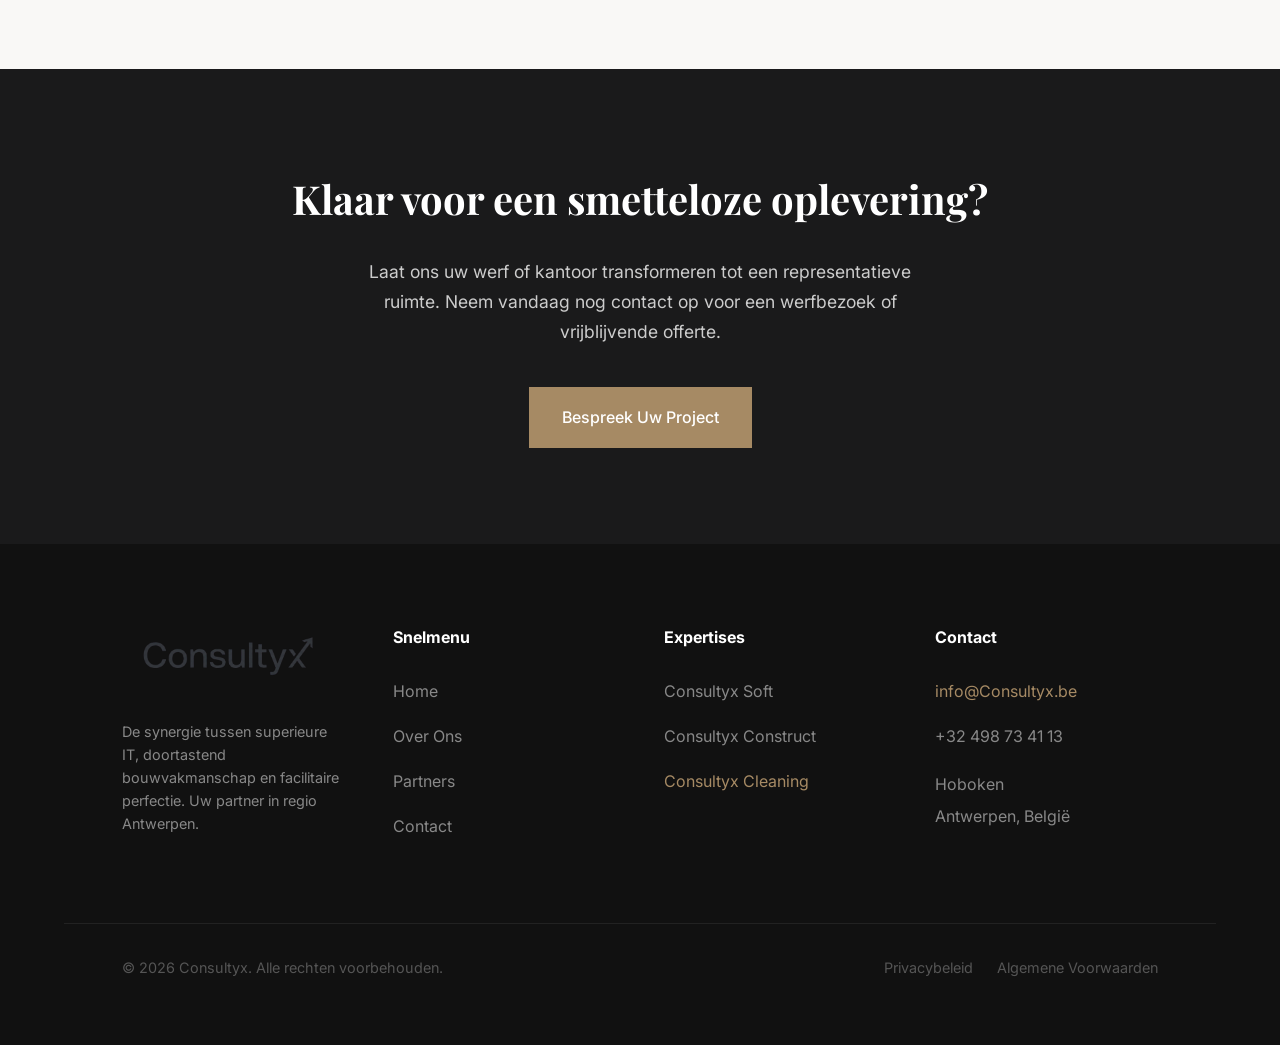
==== commit 6abf7cdc: "Add files via upload" ====
--- a/ConsultyxWebsite/Cleaning.html
+++ b/ConsultyxWebsite/Cleaning.html
@@ -2,11 +2,11 @@
 <html lang="nl">
 <head>
     <meta charset="UTF-8">
-    <meta name="viewport" content="width=device-width, initial-scale=1.0">
+    <meta name="viewport" content="width=device-width, initial-scale=1.0, viewport-fit=cover">
     <title>Consultyx Cleaning | Opleverschoonmaak & Kantoorhygiëne in Antwerpen</title>
     <meta name="description" content="Gespecialiseerd in professionele opkuis na renovatie en nieuwbouw, plus hoogwaardig periodiek onderhoud voor kantoren en bedrijfsruimtes in regio Antwerpen.">
-    <link rel="icon" href="data:image/svg+xml,<svg xmlns=%22http://www.w3.org/2000/svg%22 viewBox=%220 0 64 64%22><text y=%2250%22 font-family=%22sans-serif%22 font-weight=%22900%22 font-size=%2254%22 fill=%22%23A67C52%22>N</text></svg>">
     <link rel="preconnect" href="https://fonts.googleapis.com">
+    <link rel="icon" href="data:image/svg+xml,<https://www.youtube.com/watch?v=e5AwNU3Y2es&t=153ssvg xmlns=%22http://www.w3.org/2000/svg%22 viewBox=%220 0 64 64%22><text y=%2250%22 font-family=%22sans-serif%22 font-weight=%22900%22 font-size=%2254%22 fill=%22%23A67C52%22>C</text></svg>">
     <link rel="preconnect" href="https://fonts.gstatic.com" crossorigin>
     <link href="https://fonts.googleapis.com/css2?family=Inter:wght@300;400;500;600&family=Playfair+Display:wght@600;700&display=swap" rel="stylesheet">
     
--- a/ConsultyxWebsite/style.css
+++ b/ConsultyxWebsite/style.css
@@ -26,6 +26,8 @@
     background-color: var(--bg-light);
     line-height: 1.7;
     overflow-x: hidden;
+    width: 100%;
+    position: relative;
 }
 
 h1, h2, h3, h4 { 
@@ -262,7 +264,20 @@
 /* ==========================================================================
    9. FOOTER & GDPR
    ========================================================================== */
-footer { background-color: var(--bg-dark); color: var(--text-light); padding: 5rem 5% 2rem; }
+footer { 
+    background-color: #111; 
+    color: #fff; 
+    /* We gebruiken 'env(safe-area-inset-bottom)' om extra padding toe te voegen op iPhones */
+    padding: 5rem 5% calc(2rem + env(safe-area-inset-bottom));
+    margin-bottom: 0; /* Zeker zijn dat er geen marge onder zit */
+}
+
+/* Extra zekerheid: zorg dat de basis van de pagina ook donker is */
+html {
+    background-color: #111;
+    height: 100%;
+}
+
 .footer-grid { display: grid; grid-template-columns: repeat(auto-fit, minmax(200px, 1fr)); gap: 3rem; margin-bottom: 3rem; }
 .footer-col h4 { color: var(--text-light); margin-bottom: 1.5rem; font-family: 'Inter', sans-serif; }
 .footer-col ul { list-style: none; }
@@ -300,146 +315,281 @@
 .card-label { position: absolute; top: -30px; color: #C8A97E; text-transform: uppercase; letter-spacing: 2px; font-size: 14px; }
 
 /* ==========================================================================
-   11. MEDIA QUERIES (VERZAMELD VOOR TABLET & MOBIEL)
-   ========================================================================== */
+   11. MEDIA QUERIES (ULTIEME FIX VOOR IPHONE & ANDERE SMARTPHONES)
+   ========================================================================== */
+
+/* --- TABLET & LAPTOP (Tot 1350px) --- */
+@media (max-width: 1350px) {
+    /* Menu Fix: Logo altijd vast links, knop altijd vast rechts */
+    nav.navbar { 
+        padding: 0.5rem 1.5rem; 
+        justify-content: space-between; 
+        display: flex; 
+        width: 100%; 
+    }
+    .nav-brand { 
+        position: static !important; /* Forceert het logo weg uit het midden */
+        transform: none !important; 
+        margin: 0; 
+    }
+    .mobile-menu-btn { 
+        display: block; 
+        position: relative; 
+        z-index: 1001; 
+        margin-top: 0; 
+    }
+
+    /* Mobiel Menu Zijbalk - LUXE EDITIE */
+    .nav-links {
+        display: flex; 
+        position: fixed; 
+        top: 0; 
+        right: 0; 
+        height: 100vh; 
+        height: 100dvh; 
+        width: 85%; 
+        max-width: 380px; /* Iets breder voor een ruimtelijker gevoel */
+        background: #f9f8f6 !important; 
+        backdrop-filter: none !important; 
+        -webkit-backdrop-filter: none !important;
+        flex-direction: column;
+        justify-content: flex-start; 
+        padding: 7rem 2.5rem 3rem; /* Meer ruimte bovenaan voor het sluitkruisje */
+        box-shadow: -15px 0 30px rgba(0,0,0,0.15); 
+        z-index: 1000; 
+        transform: translateX(100%); 
+        opacity: 0;
+        transition: transform 0.5s cubic-bezier(0.77, 0, 0.175, 1), opacity 0.4s ease; 
+        pointer-events: none; 
+        overflow-y: auto; 
+    }
+    
+    .nav-links.active { 
+        transform: translateX(0); 
+        opacity: 1; 
+        pointer-events: all; 
+    }
+    
+    /* Individuele Menu Links */
+    .nav-links li { 
+        text-align: left; 
+        width: 100%; 
+        margin: 0; 
+        border-bottom: 1px solid rgba(0,0,0,0.04); /* Veel zachtere scheidingslijn */
+    }
+    
+    .nav-links li:last-child {
+        border-bottom: none; /* Geen lijn onder de laatste link */
+    }
+
+    .nav-links a { 
+        font-family: 'Inter', sans-serif;
+        font-size: 1.3rem; /* Iets groter en eleganter */
+        font-weight: 500;
+        display: block; 
+        padding: 1.2rem 0; /* Groter klikvlak voor GSM */
+        color: var(--bg-dark);
+        transition: color 0.3s ease, padding-left 0.3s ease;
+    }
+    
+    /* Interactie Effect op Mobiel */
+    .nav-links a:hover, .nav-links a:active {
+        color: var(--primary);
+        padding-left: 8px; /* Link schuift subtiel in bij aantikken */
+    }
+
+    /* --- Dropdown / Submenu Styling --- */
+    .dropdown { 
+        flex-direction: column; 
+        align-items: flex-start; 
+    }
+    
+    .dropbtn { 
+        pointer-events: auto !important; 
+        color: var(--bg-dark); 
+        font-weight: 500; 
+        border: none; 
+        padding: 1.2rem 0; 
+        display: block;
+        width: 100%;
+        font-size: 1.3rem;
+        transition: color 0.3s ease, padding-left 0.3s ease;
+    }
+    
+    .dropbtn:hover, .dropbtn:active {
+        color: var(--primary);
+        padding-left: 8px;
+    }
+
+    .dropbtn svg { display: none; } 
+
+    .dropdown-content {
+        display: block !important; 
+        position: static; 
+        box-shadow: none; 
+        background: transparent; 
+        border: none;
+        margin: -0.5rem 0 1rem 1rem; /* Inspringen aangepast */
+        padding-left: 1.2rem; 
+        min-width: 100%;
+        border-left: 2px solid rgba(166, 138, 100, 0.3); /* Chique gouden zijlijn */
+    }
+    
+    .dropdown-content a { 
+        font-size: 1.1rem; 
+        padding: 0.8rem 0; 
+        color: #666; 
+    }
+    
+    .dropdown-content a:hover, .dropdown-content a:active { 
+        color: var(--primary); 
+    }
+}
+
+/* --- IPHONE & GSM WEERGAVE (Tot 900px) --- */
 @media (max-width: 900px) {
-    .story-section { grid-template-columns: 1fr; gap: 3rem; }
-    .experience-badge { bottom: 10px; right: 10px; padding: 1.5rem; }
-    .ceo-section { flex-direction: column-reverse; gap: 2rem; text-align: center; }
-    
-    .feature-row, .feature-row.reverse { flex-direction: column; padding: 4rem 5%; gap: 2rem; }
-    
-    .contact-wrapper { grid-template-columns: 1fr; gap: 2rem; margin-top: 2rem; }
-    .form-grid { grid-template-columns: 1fr; }
-    .form-.full { grid-column: span 1; }
-    .info-card, .form-card { padding: 3rem 2rem; }
-    
-    /* Hero fixes voor mobiel/tablet */
-    .hero-construct, .hero-tech, .hero-clean { padding: 8rem 5% 4rem; text-align: center; justify-content: center; }
-    .hero-clean p { margin: 0 auto 2rem; }
-    
-    /* Grids & Splits mobiel */
-    .build-services-grid, .tech-services-grid, .clean-services-grid { margin-top: 2rem; }
-    .construct-split, .it-split, .clean-split { grid-template-columns: 1fr; }
-    .construct-split-img, .clean-split-img { order: -1; }
-    .it-split:nth-of-type(even) .it-split-img { order: -1; }
-    
-    /* Badges mobiel */
-    .quality-badge { left: 10px; top: 10px; font-size: 1rem; padding: 1rem; }
-    .hygiene-badge { right: 10px; bottom: 10px; font-size: 0.9rem; padding: 1rem; }
-}
-
-@media (max-width: 1350px) {
-    .hero h1 { font-size: 2.5rem; }
-    .hero-btns { flex-direction: column; }
-    .footer-bottom { flex-direction: column; text-align: center; gap: 1rem; }
-
-    /* Navigatie Mobiel */
-    nav { position: relative; display: flex; align-items: center; width: 100%; }
-    .nav-brand { position: absolute; left: 50%; transform: translateX(-50%); margin: 0; }
-    .mobile-menu-btn { margin-top: 0.5rem; display: block; margin-left: auto; position: relative; z-index: 1001; }
-/* DROP DOWN REPARATIE: Altijd zichtbaar onder Over Ons in de zijbalk */
-    .dropdown { flex-direction: column; align-items: flex-start; }
-    .dropbtn { pointer-events: none; color: var(--primary) !important; font-weight: 700; font-size: 1.3rem; }
-    .dropbtn svg { display: none; }
-    .nav-links {
-        display: flex; position: fixed; top: 0; right: 0; height: 100vh; width: 75%; max-width: 400px;
-        background: rgba(249, 248, 246, 0.98); backdrop-filter: blur(10px); flex-direction: column;
-        justify-content: center; padding: 2rem 3rem; box-shadow: -10px 0 30px rgba(0,0,0,0.1); 
-        z-index: 1000; transform: translateX(100%); opacity: 0;
-        transition: transform 0.5s cubic-bezier(0.77, 0, 0.175, 1), opacity 0.4s ease; pointer-events: none;
-    }
-    .nav-links.active { transform: translateX(0); opacity: 1; pointer-events: all; }
-    .nav-links li { text-align: left; margin: 1.5rem 0; }
-    .nav-links a { font-size: 1.2rem; }
-
-    /* Dropdown fixes voor mobiel */
-    .dropdown-content {
-        position: static; box-shadow: none; background-color: transparent; border: none;
-        padding-left: 1.5rem; display: none;
-    }
-    .dropdown:hover .dropdown-content, .dropdown:focus-within .dropdown-content { display: block; }
-}
-/* --- Hamburger naar 'X' Animatie --- */
-
-/* Basis overgang voor alle lijntjes */
+    /* Voorkom dat grote elementen het scherm oprekken */
+    img, svg, iframe, .map-container { max-width: 100%; }
+
+    /* Paddings flink verkleinen voor smalle schermen */
+    .section { padding: 3rem 1.5rem !important; }
+    .hero, .hero-sub, .hero-construct, .hero-tech, .hero-clean { 
+        padding: 7rem 1.5rem 3rem !important; 
+        text-align: center; 
+        justify-content: center; 
+    }
+    
+    /* Grote teksten schalen naar iPhone formaat */
+    .hero-full h1, .hero-construct h1, .hero-tech h1, .hero-clean h1, .hero-sub h1 { 
+        font-size: 2.2rem !important; 
+        line-height: 1.2; 
+    }
+    .section-title { font-size: 2rem !important; margin-bottom: 2.5rem !important; }
+
+    /* Forceer alles in 1 strakke kolom */
+    .story-section, .feature-row, .feature-row.reverse, .contact-wrapper, 
+    .construct-split, .it-split, .clean-split, .ceo-section { 
+        display: flex !important; 
+        flex-direction: column !important; 
+        gap: 2rem !important; 
+        text-align: center; 
+    }
+
+    /* Grids aanpassen naar 1 kolom op iPhone */
+    .grid-2, .values-grid, .steps-grid, .build-services-grid, .tech-services-grid, .clean-services-grid {
+        display: grid;
+        grid-template-columns: 1fr !important;
+        gap: 1.5rem;
+    }
+
+    /* Check dat de foto bovenaan staat bij secties */
+    .construct-split-img, .it-split-img, .clean-split-img, .feature-image, .ceo-image-wrapper { 
+        order: -1; 
+        width: 100%; 
+        margin-bottom: 1rem; 
+    }
+
+    /* Zwevende badges veilig in de tekst zetten */
+    .experience-badge, .quality-badge, .hygiene-badge { 
+        position: relative !important; 
+        top: auto !important; left: auto !important; right: auto !important; bottom: auto !important; 
+        margin: 1.5rem auto !important; 
+        display: inline-flex !important; 
+        justify-content: center; 
+        width: auto;
+    }
+
+    /* Formulieren passend maken */
+    .form-grid { display: flex; flex-direction: column; gap: 1rem; }
+    .form-.full { width: 100%; }
+    .info-card, .form-card, .value-card, .card { padding: 2rem 1.5rem !important; }
+    
+    /* Zorg dat iconen en tekst netjes uitlijnen op mobiel */
+    .value-icon, .icon-wrapper { margin: 0 auto 1.5rem; }
+    .checklist li { justify-content: flex-start; text-align: left; }
+    .hygiene-badge { flex-direction: column; text-align: center; }
+}
+
+/* --- TIJDLIJN IPHONE FIX --- */
+@media (max-width: 768px) {
+    .timeline::after { left: 20px; }
+    .timeline-item { width: 100%; padding-left: 50px; padding-right: 0; text-align: left; }
+    .timeline-item::after { left: 11px; }
+    .left, .right { left: 0; }
+    .timeline-content { padding: 1.5rem; }
+}
+
+/* --- HAMBURGER MENU ANIMATIE --- */
 .mobile-menu-btn svg line {
     transition: transform 0.3s ease, opacity 0.3s ease;
     transform-box: fill-box;
     transform-origin: center;
 }
-
-/* 1. De MIDDELSTE lijn (staat als 1e in jouw HTML) -> Verdwijnt */
-.mobile-menu-btn.active svg line:nth-child(1) {
+.mobile-menu-btn.active svg line:nth-child(1) { opacity: 0; }
+.mobile-menu-btn.active svg line:nth-child(2) { transform: translateY(6px) rotate(45deg); }
+.mobile-menu-btn.active svg line:nth-child(3) { transform: translateY(-6px) rotate(-45deg); }
+
+/* ==========================================================================
+   12. SPLASH SCREEN (Intro Animatie)
+   ========================================================================== */
+#splash-screen {
+    position: fixed;
+    top: 0;
+    left: 0;
+    width: 100%;
+    height: 100vh;
+    height: 100dvh; /* Voor de iPhone notch */
+    background-color: var(--bg-dark);
+    z-index: 99999; /* Zorgt dat het écht overal bovenop ligt */
+    display: flex;
+    flex-direction: column;
+    justify-content: center;
+    align-items: center;
+    transition: transform 1s cubic-bezier(0.77, 0, 0.175, 1), opacity 1s ease;
+}
+
+/* Het logo dat in-fadet */
+.splash-logo {
+    font-family: 'Inter', sans-serif;
+    font-weight: 700;
+    font-size: clamp(2rem, 5vw, 3rem);
+    color: white;
+    letter-spacing: 5px;
+    text-transform: uppercase;
+    opacity: 0; /* Begint onzichtbaar */
+    animation: splashFadeIn 1s ease forwards 0.3s;
+}
+
+.splash-logo span {
+    color: var(--primary);
+}
+
+/* De gouden lijn die uitschuift */
+.splash-line {
+    width: 0;
+    height: 2px;
+    background-color: var(--primary);
+    margin-top: 20px;
+    animation: splashLine 1s ease forwards 0.8s; /* Start na het logo */
+}
+
+/* Animaties */
+@keyframes splashFadeIn {
+    to { opacity: 1; }
+}
+
+@keyframes splashLine {
+    to { width: 120px; }
+}
+
+/* Deze classes worden via JavaScript toegevoegd */
+#splash-screen.hide {
+    transform: translateY(-100%); /* Schuift naar boven weg */
     opacity: 0;
-}
-
-/* 2. De BOVENSTE lijn (staat als 2e in jouw HTML) -> Draait kruislings naar beneden */
-.mobile-menu-btn.active svg line:nth-child(2) {
-    transform: translateY(6px) rotate(45deg);
-}
-
-/* 3. De ONDERSTE lijn (staat als 3e in jouw HTML) -> Draait kruislings naar boven */
-.mobile-menu-btn.active svg line:nth-child(3) {
-    transform: translateY(-6px) rotate(-45deg);
-}
-/* --- Tijdlijn Sectie --- */
-.timeline {
-    position: relative;
-    max-width: 1000px;
-    margin: 4rem auto;
-    padding: 0 5%;
-}
-
-.timeline::after {
-    content: '';
-    position: absolute;
-    width: 2px;
-    background: var(--primary);
-    top: 0; bottom: 0;
-    left: 50%;
-    margin-left: -1px;
-}
-
-.timeline-item {
-    padding: 10px 40px;
-    position: relative;
-    width: 50%;
-    box-sizing: border-box;
-}
-
-.timeline-item::after {
-    content: '';
-    position: absolute;
-    width: 16px;
-    height: 16px;
-    right: -8px;
-    background-color: white;
-    border: 3px solid var(--primary);
-    top: 15px;
-    border-radius: 50%;
-    z-index: 1;
-}
-
-.left { left: 0; text-align: right; }
-.right { left: 50%; }
-
-.right::after { left: -8px; }
-
-.timeline-content {
-    padding: 20px 30px;
-    background-color: white;
-    position: relative;
-    border-radius: 8px;
-    box-shadow: 0 4px 15px rgba(0,0,0,0.05);
-}
-
-.timeline-content h4 { color: var(--primary); margin-bottom: 0.5rem; }
-
-/* Mobiel: zet alles aan één kant */
-@media (max-width: 768px) {
-    .timeline::after { left: 31px; }
-    .timeline-item { width: 100%; padding-left: 70px; padding-right: 25px; text-align: left; }
-    .timeline-item::after { left: 22px; }
-    .left, .right { left: 0; }
+    pointer-events: none;
+}
+
+/* Voor als ze al eens op de pagina zijn geweest (geen animatie) */
+#splash-screen.hidden-instant {
+    display: none !important;
 }
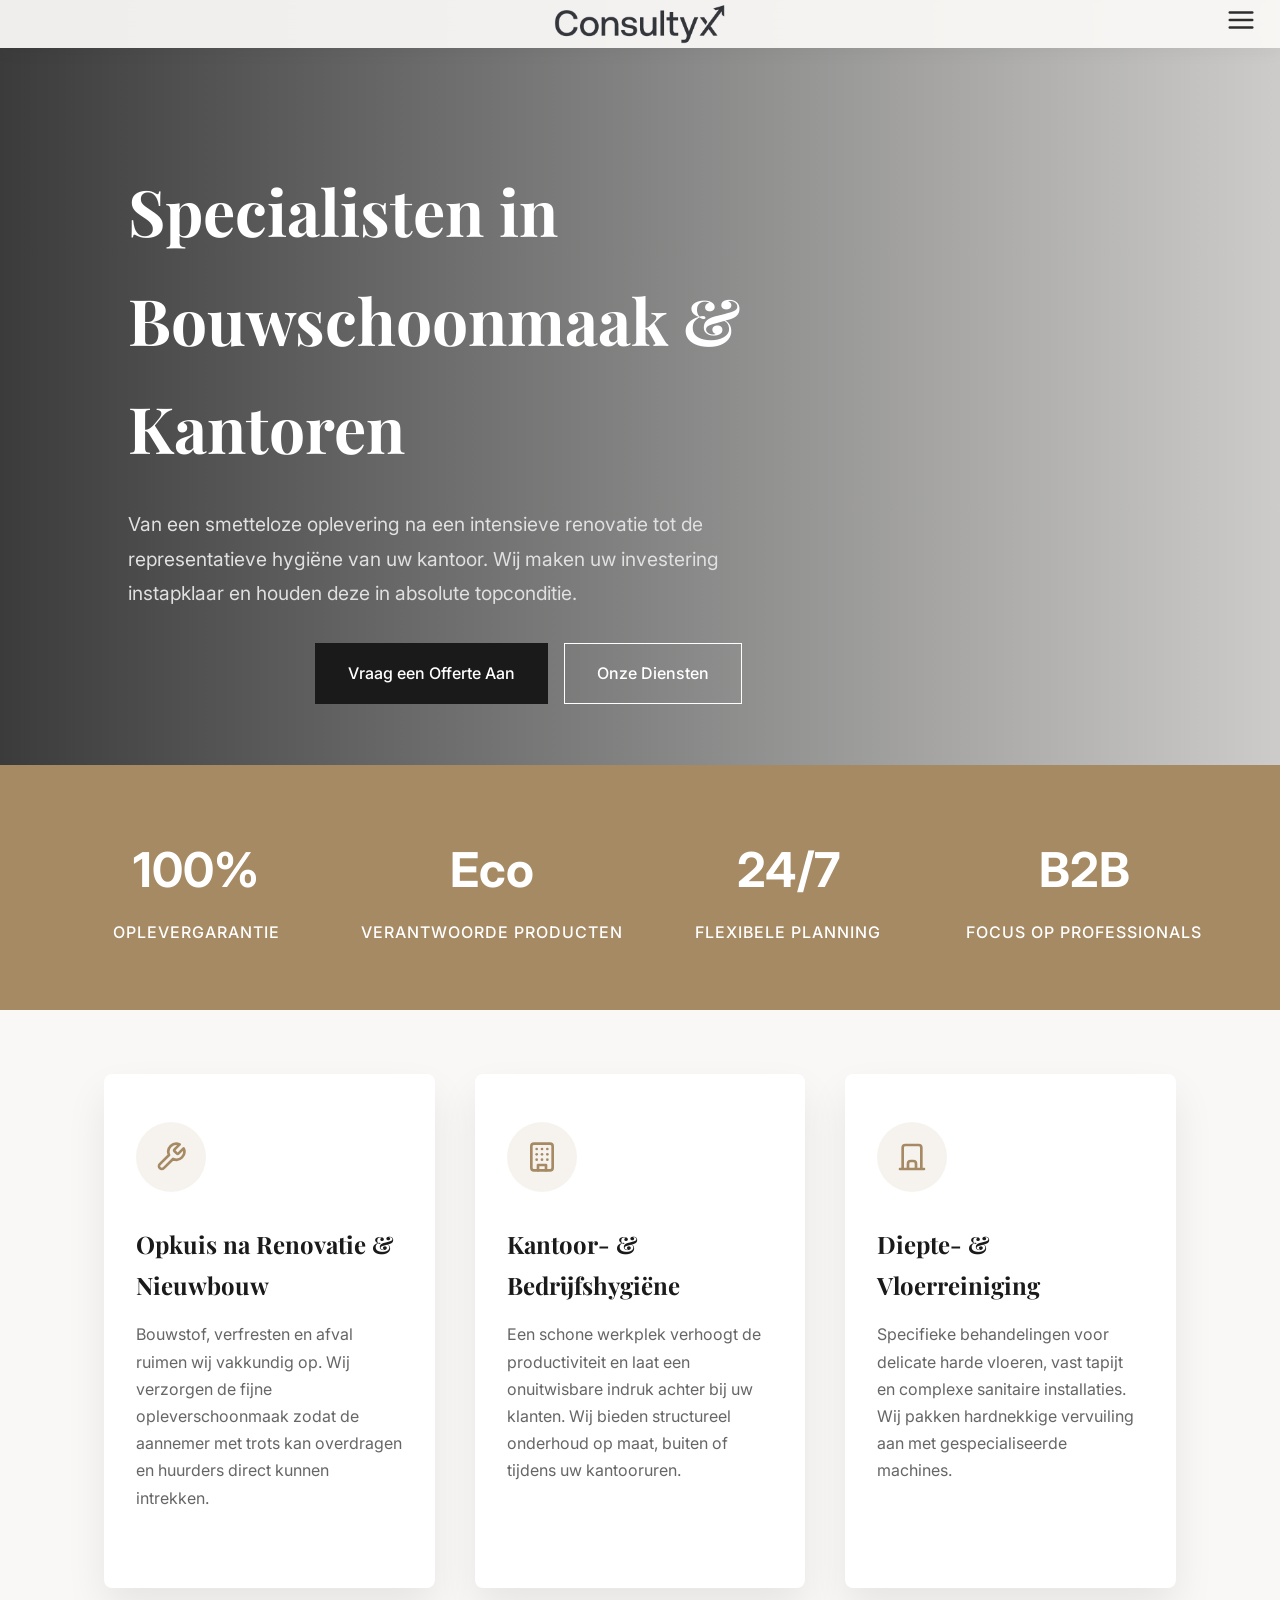
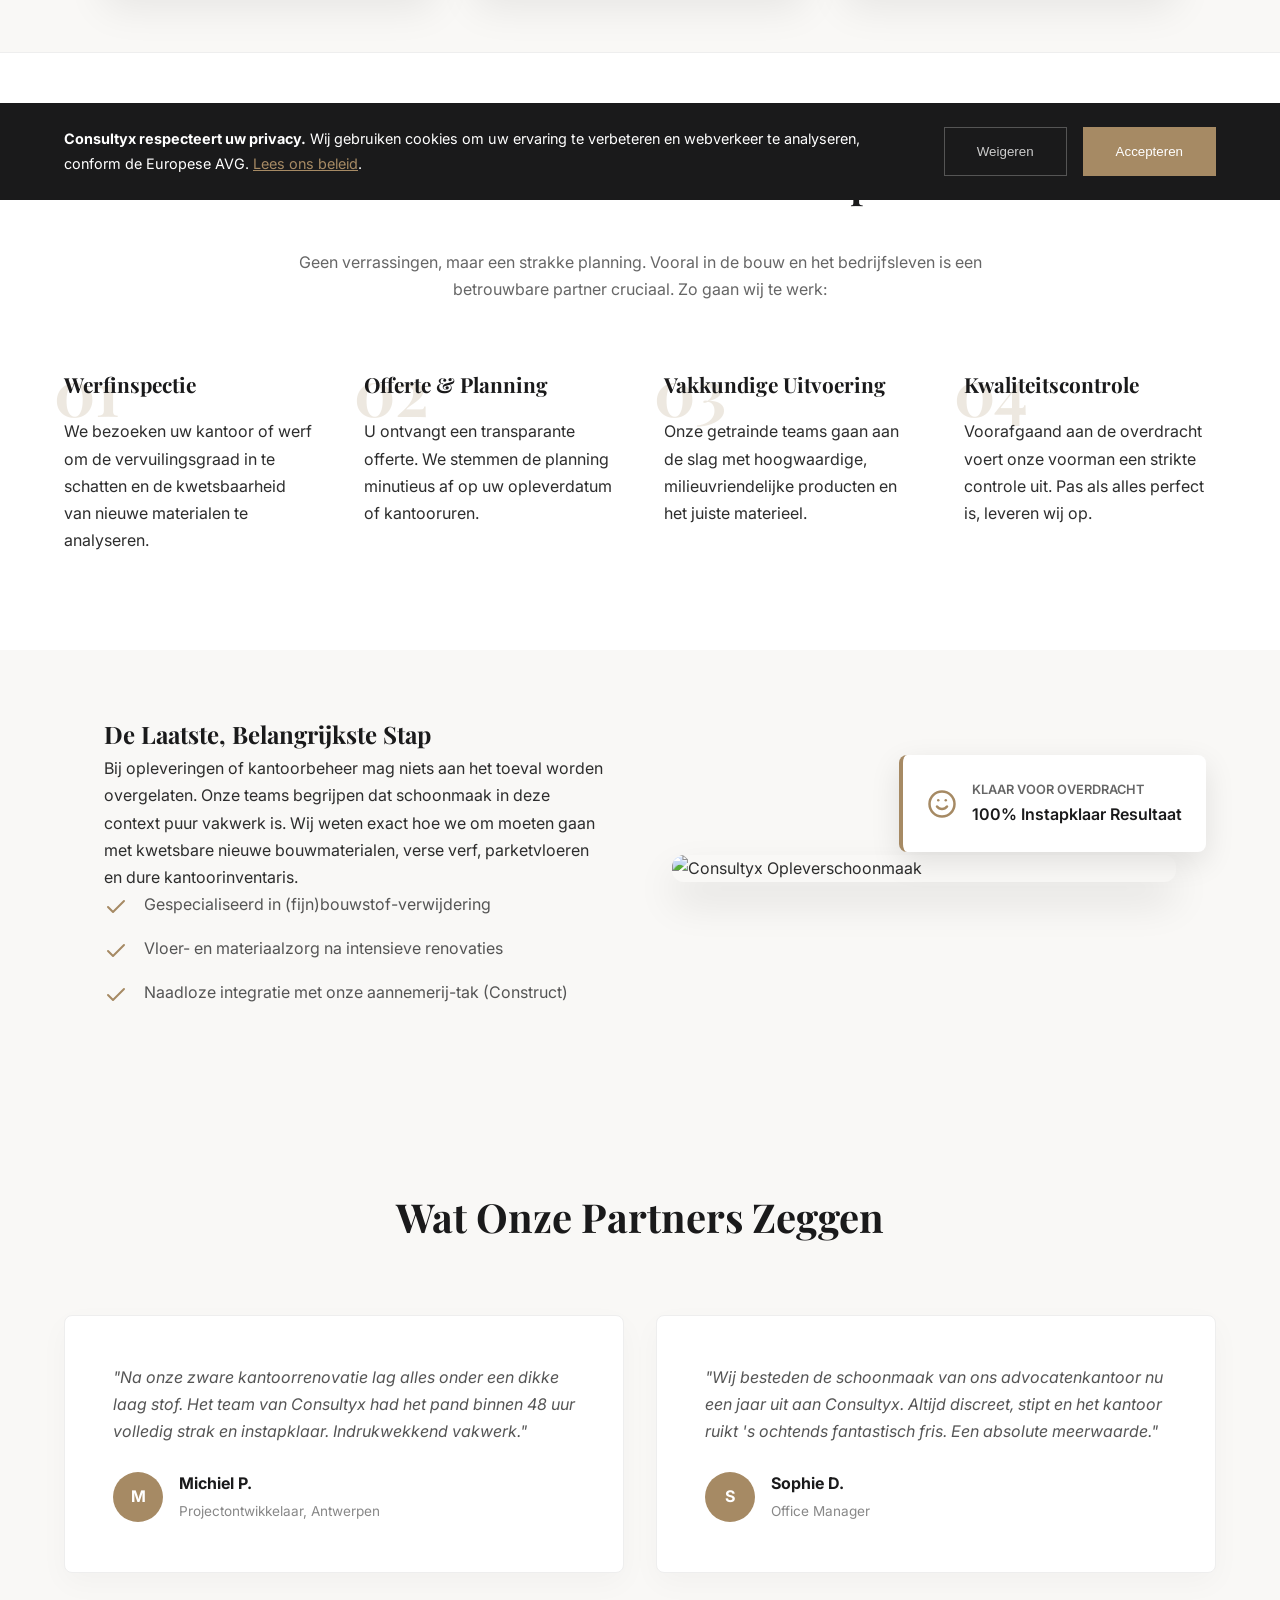
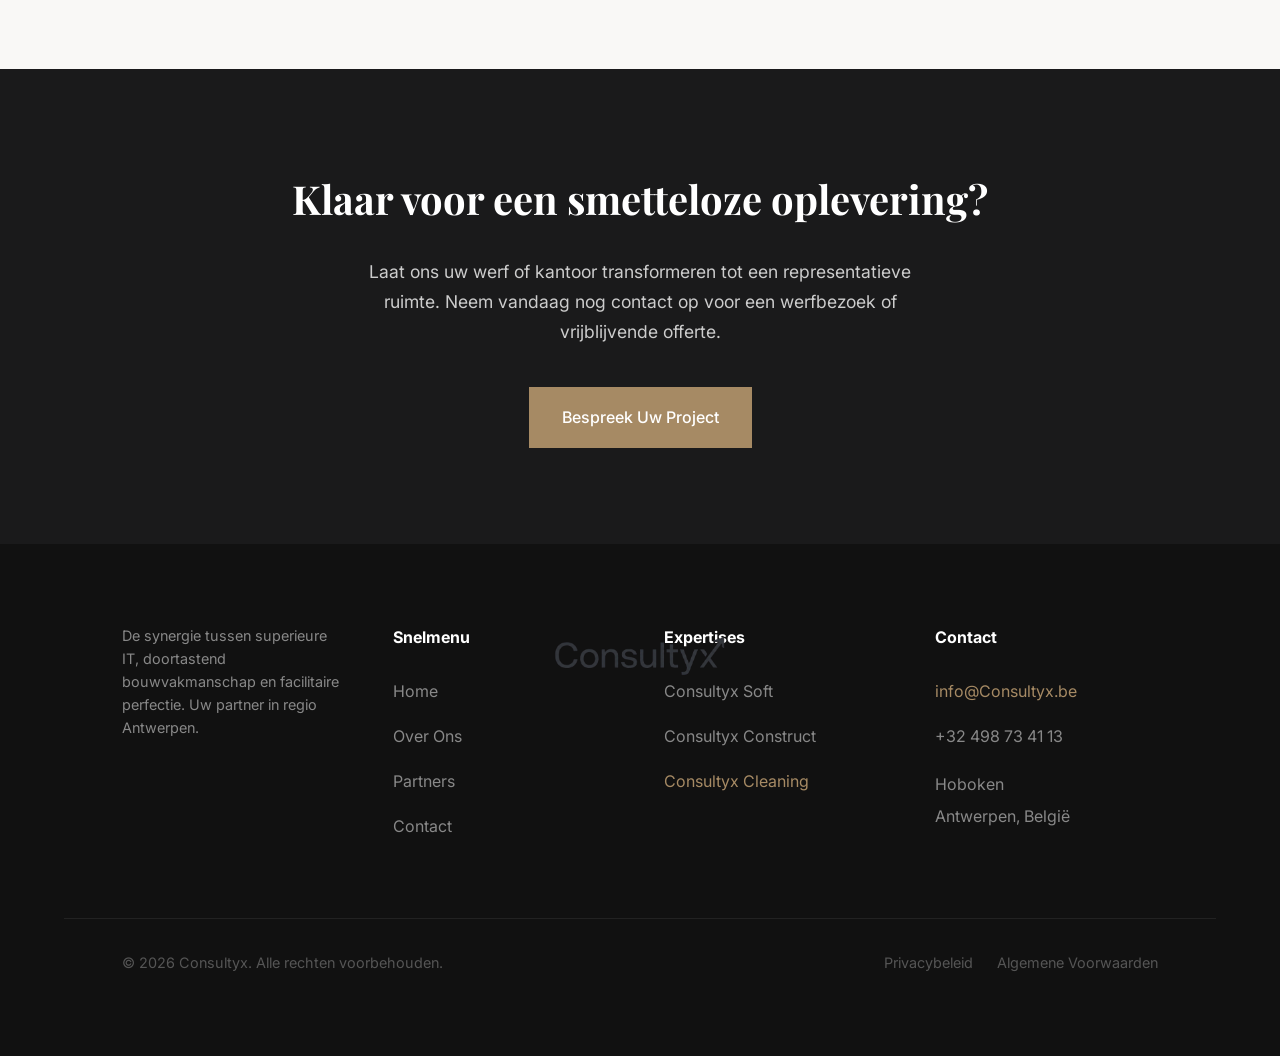
==== commit 3ad77c31: "Add files via upload" ====
--- a/ConsultyxWebsite/Cleaning.html
+++ b/ConsultyxWebsite/Cleaning.html
@@ -15,26 +15,26 @@
 <body>
 
     <nav class="navbar">
-        <a href="index.html" class="nav-brand">
+        <a href="/" class="nav-brand">
             <img src="Assets/img/logo.png" alt="Consultyx Logo">
         </a>        
         <ul class="nav-links">
-            <li><a href="index.html">Home</a></li>
+            <li><a href="/">Home</a></li>
             
             <li class="dropdown">
-                <a href="over-ons.html" class="dropbtn">
+                <a href="/over-ons" class="dropbtn">
                     Over Ons
                     <svg width="14" height="14" viewBox="0 0 24 24" fill="none" stroke="currentColor" stroke-width="2" stroke-linecap="round" stroke-linejoin="round"><polyline points="6 9 12 15 18 9"></polyline></svg>
                 </a>
                 <ul class="dropdown-content">
-                    <li><a href="partners.html">Onze Partners</a></li>
+                    <li><a href="/partners">Onze Partners</a></li>
                 </ul>
             </li>
             
-            <li><a href="soft.html">Consultyx Soft</a></li>
-            <li><a href="construct.html">Consultyx Construct</a></li>
-            <li><a href="Cleaning.html" style="color: var(--primary);">Consultyx Cleaning</a></li>
-            <li><a href="contact.html">Contact</a></li>
+            <li><a href="/soft">Consultyx Soft</a></li>
+            <li><a href="/construct">Consultyx Construct</a></li>
+            <li><a href="/Cleaning" style="color: var(--primary);">Consultyx Cleaning</a></li>
+            <li><a href="/contact">Contact</a></li>
         </ul>
         
         <div class="mobile-menu-btn" style="cursor: pointer;">
@@ -51,7 +51,7 @@
             <h1>Specialisten in Bouwschoonmaak & Kantoren</h1>
             <p>Van een smetteloze oplevering na een intensieve renovatie tot de representatieve hygiëne van uw kantoor. Wij maken uw investering instapklaar en houden deze in absolute topconditie.</p>
             <div class="hero-btns">
-                <a href="contact.html" class="btn">Vraag een Offerte Aan</a>
+                <a href="/contact" class="btn">Vraag een Offerte Aan</a>
                 <a href="#diensten" class="btn btn-outline" style="color: white; border-color: white;">Onze Diensten</a>
             </div>
         </div>
@@ -193,32 +193,32 @@
     <section class="fade-up" style="background: var(--bg-dark); color: white; padding: 6rem 5%; text-align: center;">
         <h2 style="color: white; font-size: 2.5rem; margin-bottom: 1.5rem;">Klaar voor een smetteloze oplevering?</h2>
         <p style="color: #ccc; max-width: 600px; margin: 0 auto 2.5rem; font-size: 1.1rem;">Laat ons uw werf of kantoor transformeren tot een representatieve ruimte. Neem vandaag nog contact op voor een werfbezoek of vrijblijvende offerte.</p>
-        <a href="contact.html" class="btn" style="background-color: var(--primary); border-color: var(--primary);">Bespreek Uw Project</a>
+        <a href="/contact" class="btn" style="background-color: var(--primary); border-color: var(--primary);">Bespreek Uw Project</a>
     </section>
 
     <footer style="background-color: #111; padding-top: 5rem;">
         <div class="footer-grid" style="max-width: 1200px; margin: 0 auto; display: grid; grid-template-columns: repeat(auto-fit, minmax(200px, 1fr)); gap: 3rem; padding: 0 5%;">
             <div class="footer-col">
-                <a href="index.html" class="nav-brand" style="color:white; margin-bottom: 1.5rem; display: inline-block;"><img src="Assets/img/logo.png" alt="Consultyx Logo"><span></span></a>
+                <a href="/" class="nav-brand" style="color:white; margin-bottom: 1.5rem; display: inline-block;"><img src="Assets/img/logo.png" alt="Consultyx Logo"><span></span></a>
                 <p style="color: #888; font-size: 0.9rem; margin-bottom: 1.5rem; line-height: 1.6;">De synergie tussen superieure IT, doortastend bouwvakmanschap en facilitaire perfectie. Uw partner in regio Antwerpen.</p>
             </div>
             
             <div class="footer-col" style="color: white;">
                 <h4 style="color: white; margin-bottom: 1.5rem;">Snelmenu</h4>
                 <ul style="list-style: none; padding: 0; line-height: 2;">
-                    <li><a href="index.html" style="color: #888; text-decoration: none;">Home</a></li>
-                    <li><a href="over-ons.html" style="color: #888; text-decoration: none;">Over Ons</a></li>
-                    <li><a href="partners.html" style="color: #888; text-decoration: none;">Partners</a></li>
-                    <li><a href="contact.html" style="color: #888; text-decoration: none;">Contact</a></li>
+                    <li><a href="/" style="color: #888; text-decoration: none;">Home</a></li>
+                    <li><a href="/over-ons" style="color: #888; text-decoration: none;">Over Ons</a></li>
+                    <li><a href="/partners" style="color: #888; text-decoration: none;">Partners</a></li>
+                    <li><a href="/contact" style="color: #888; text-decoration: none;">Contact</a></li>
                 </ul>
             </div>
             
             <div class="footer-col">
                 <h4 style="color: white; margin-bottom: 1.5rem;">Expertises</h4>
                 <ul style="list-style: none; padding: 0; line-height: 2;">
-                    <li><a href="soft.html" style="color: #888; text-decoration: none;">Consultyx Soft</a></li>
-                    <li><a href="construct.html" style="color: #888; text-decoration: none;" >Consultyx Construct</a></li>
-                    <li><a href="Cleaning.html" style="color: var(--primary); text-decoration: none;">Consultyx Cleaning</a></li>
+                    <li><a href="/soft" style="color: #888; text-decoration: none;">Consultyx Soft</a></li>
+                    <li><a href="/construct" style="color: #888; text-decoration: none;" >Consultyx Construct</a></li>
+                    <li><a href="/Cleaning" style="color: var(--primary); text-decoration: none;">Consultyx Cleaning</a></li>
                 </ul>
             </div>
             
@@ -236,15 +236,15 @@
             <div style="max-width: 1200px; margin: 0 auto; display: flex; justify-content: space-between; flex-wrap: wrap; gap: 1rem;">
                 <p>© 2026 Consultyx. Alle rechten voorbehouden.</p>
                 <div style="display: flex; gap: 1.5rem;">
-                    <a href="privacy.html" style="color: #555; text-decoration: none;">Privacybeleid</a>
-                    <a href="privacy.html" style="color: #555; text-decoration: none;">Algemene Voorwaarden</a>
+                    <a href="/privacy" style="color: #555; text-decoration: none;">Privacybeleid</a>
+                    <a href="/privacy" style="color: #555; text-decoration: none;">Algemene Voorwaarden</a>
                 </div>
             </div>
         </div>
     </footer>
 
     <div id="cookie-banner">
-        <p><strong>Consultyx respecteert uw privacy.</strong> Wij gebruiken cookies om uw ervaring te verbeteren en webverkeer te analyseren, conform de Europese AVG. <a href="privacy.html" style="color: var(--primary); text-decoration: underline;">Lees ons beleid</a>.</p>
+        <p><strong>Consultyx respecteert uw privacy.</strong> Wij gebruiken cookies om uw ervaring te verbeteren en webverkeer te analyseren, conform de Europese AVG. <a href="/privacy" style="color: var(--primary); text-decoration: underline;">Lees ons beleid</a>.</p>
         <div style="display: flex; gap: 1rem;">
             <button id="reject-cookies" class="btn btn-outline" style="border-color: #555; color: #ccc;">Weigeren</button>
             <button id="accept-cookies" class="btn" style="background-color: var(--primary); border-color: var(--primary);">Accepteren</button>
--- a/ConsultyxWebsite/style.css
+++ b/ConsultyxWebsite/style.css
@@ -264,18 +264,18 @@
 /* ==========================================================================
    9. FOOTER & GDPR
    ========================================================================== */
+/* ==========================================================================
+   9. FOOTER & GDPR
+   ========================================================================== */
 footer { 
     background-color: #111; 
     color: #fff; 
-    /* We gebruiken 'env(safe-area-inset-bottom)' om extra padding toe te voegen op iPhones */
-    padding: 5rem 5% calc(2rem + env(safe-area-inset-bottom));
-    margin-bottom: 0; /* Zeker zijn dat er geen marge onder zit */
-}
-
-/* Extra zekerheid: zorg dat de basis van de pagina ook donker is */
-html {
-    background-color: #111;
-    height: 100%;
+    padding: 5rem 5% 3rem; 
+    margin-bottom: 0; 
+}
+html { background-color: #111; height: 100%; }
+body {
+    min-height: 100vh;
 }
 
 .footer-grid { display: grid; grid-template-columns: repeat(auto-fit, minmax(200px, 1fr)); gap: 3rem; margin-bottom: 3rem; }
@@ -320,22 +320,26 @@
 
 /* --- TABLET & LAPTOP (Tot 1350px) --- */
 @media (max-width: 1350px) {
-    /* Menu Fix: Logo altijd vast links, knop altijd vast rechts */
+/* Menu Fix: Logo exact in het midden, menu knop strak rechts */
     nav.navbar { 
-        padding: 0.5rem 1.5rem; 
-        justify-content: space-between; 
+        padding: 1.5rem 1.5rem; 
         display: flex; 
+        justify-content: center; /* Centreert alles */
+        align-items: center;
         width: 100%; 
     }
     .nav-brand { 
-        position: static !important; /* Forceert het logo weg uit het midden */
-        transform: none !important; 
+        position: absolute !important; 
+        left: 50% !important; 
+        transform: translateX(-50%) !important; 
         margin: 0; 
+        z-index: 1002; /* Zorgt dat het logo altijd bovenaan ligt */
     }
     .mobile-menu-btn { 
         display: block; 
-        position: relative; 
-        z-index: 1001; 
+        position: absolute; 
+        right: 1.5rem; 
+        z-index: 1003; 
         margin-top: 0; 
     }
 
@@ -508,6 +512,24 @@
     .value-icon, .icon-wrapper { margin: 0 auto 1.5rem; }
     .checklist li { justify-content: flex-start; text-align: left; }
     .hygiene-badge { flex-direction: column; text-align: center; }
+    /* --- IPHONE/CHROME FOOTER FIX (Enkel voor mobiel) --- */
+    body {
+        overscroll-behavior-y: none; /* Stopt het witte 'elastiek' scrollen */
+    }
+    footer {
+        position: relative;
+    }
+    footer::after {
+        content: '';
+        position: absolute;
+        top: 100%;
+        left: 0;
+        width: 100%;
+        height: 50vh; /* Plakt een groot zwart vlak ónder de footer */
+        background-color: #111;
+        pointer-events: none;
+    }
+
 }
 
 /* --- TIJDLIJN IPHONE FIX --- */
@@ -592,4 +614,4 @@
 /* Voor als ze al eens op de pagina zijn geweest (geen animatie) */
 #splash-screen.hidden-instant {
     display: none !important;
-}+}
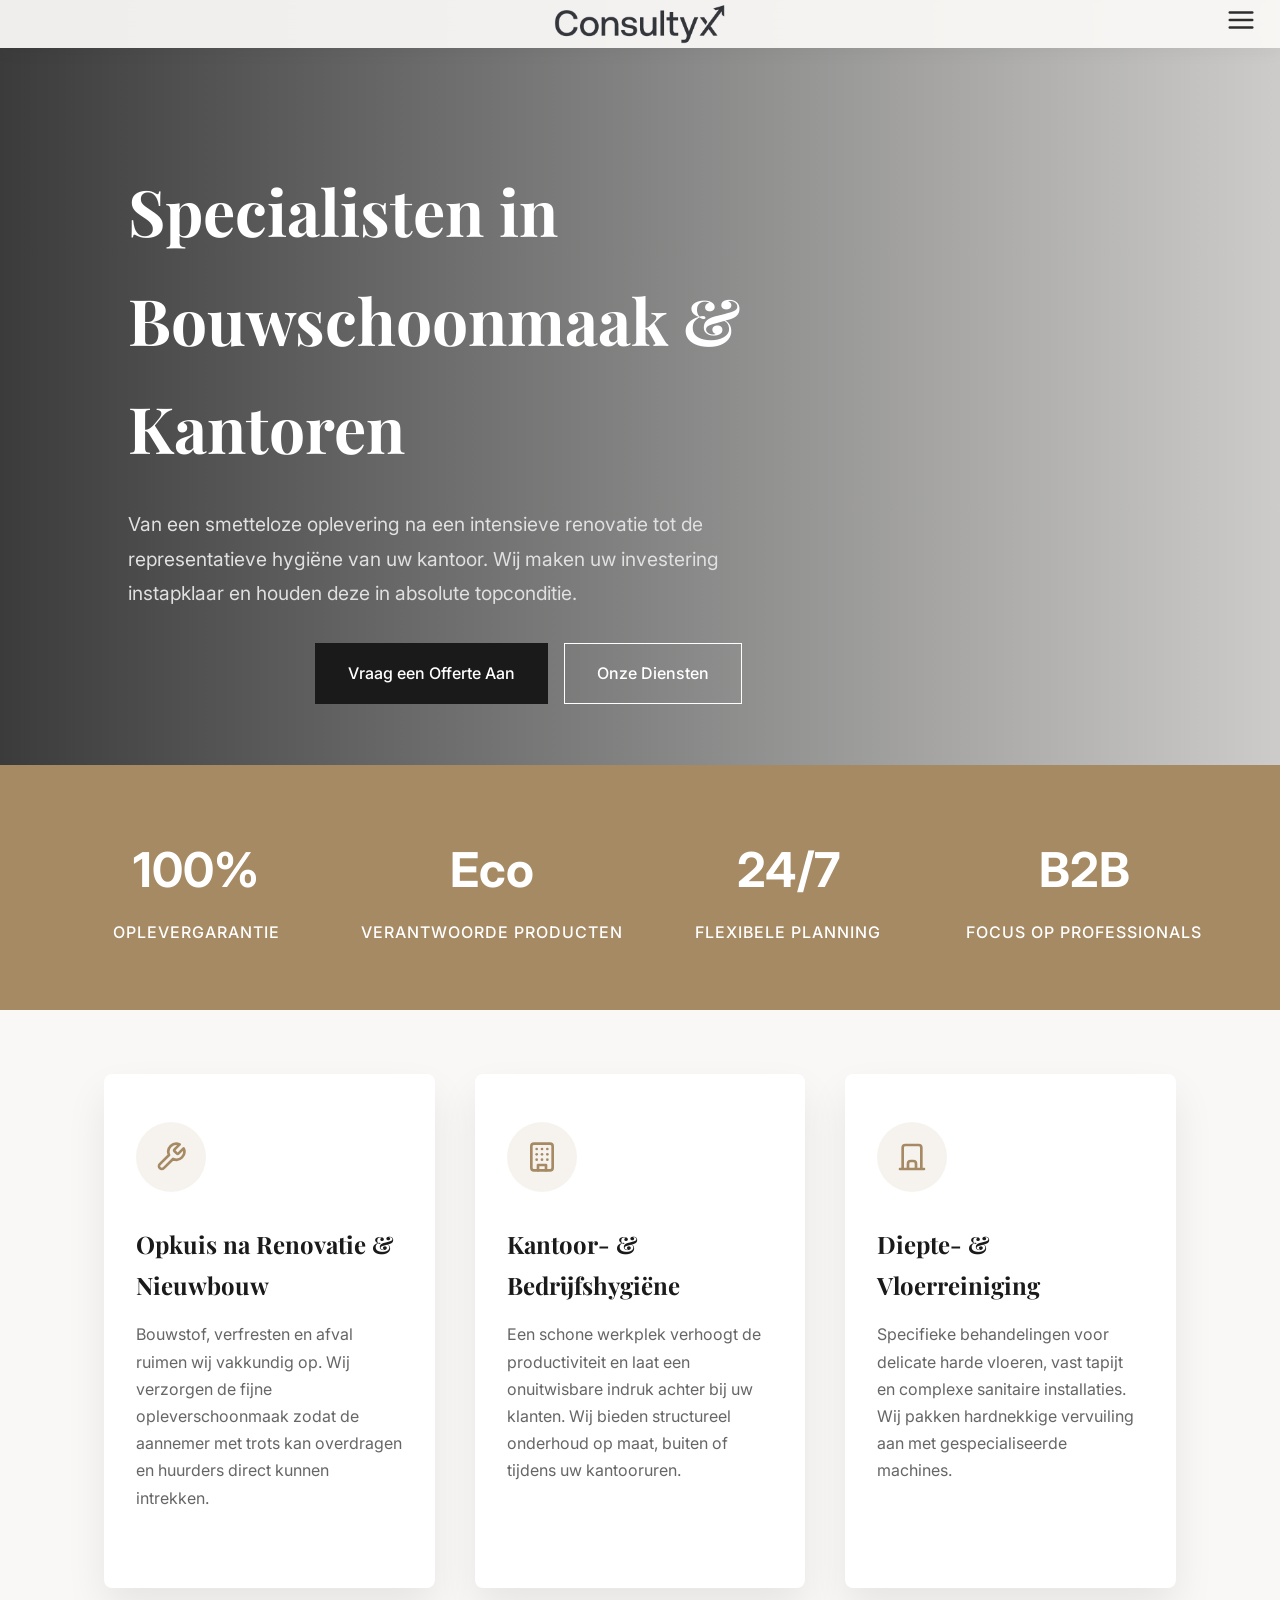
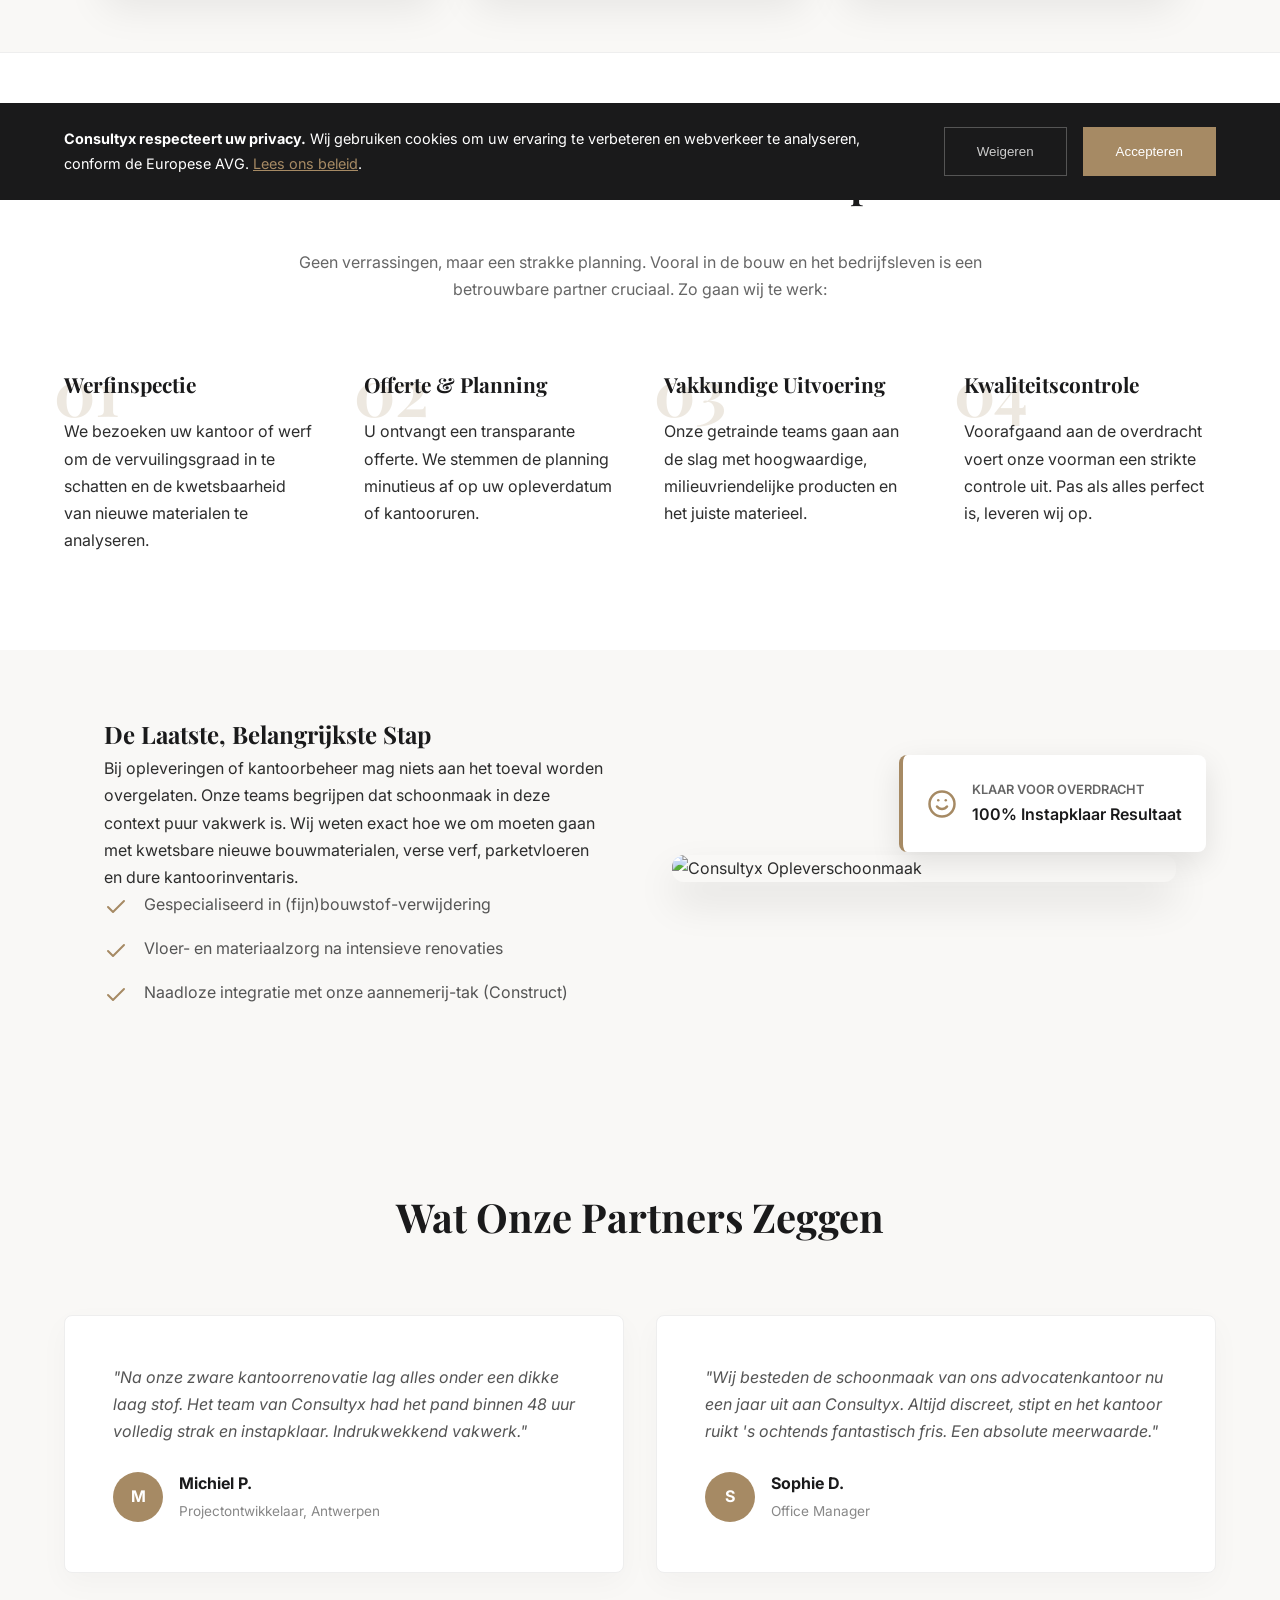
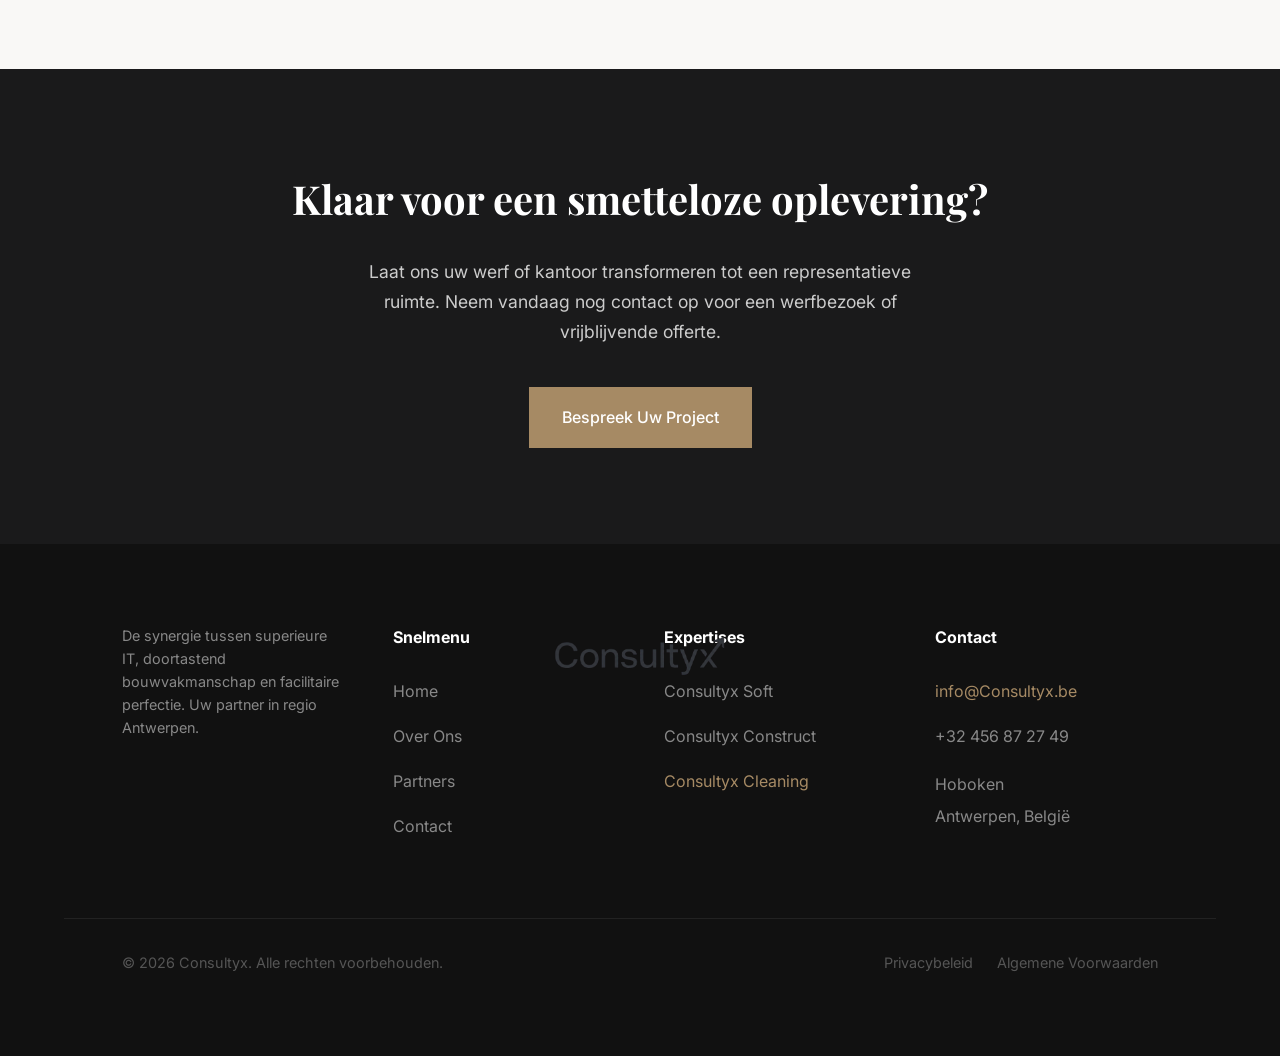
==== commit 52f7a80a: "Update Cleaning.html" ====
--- a/ConsultyxWebsite/Cleaning.html
+++ b/ConsultyxWebsite/Cleaning.html
@@ -226,7 +226,7 @@
                 <h4 style="color: white; margin-bottom: 1.5rem;">Contact</h4>
                 <ul style="list-style: none; padding: 0; line-height: 2; color: #888;">
                     <li><a href="mailto:info@Consultyx.be" style="color: var(--primary); text-decoration: none;">info@Consultyx.be</a></li>
-                    <li><a href="tel:+32498734113" style="color: #888; text-decoration: none;">+32 498 73 41 13</a></li>
+                    <li><a href="tel:+32498734113" style="color: #888; text-decoration: none;">+32 456 87 27 49</a></li>
                     <li style="margin-top: 1rem;">Hoboken<br>Antwerpen, België</li>
                 </ul>
             </div>
@@ -253,4 +253,4 @@
 
     <script src="script.js"></script>
 </body>
-</html>+</html>
--- a/ConsultyxWebsite/style.css
+++ b/ConsultyxWebsite/style.css
@@ -28,13 +28,20 @@
     overflow-x: hidden;
     width: 100%;
     position: relative;
+   -webkit-user-select: none; /* Safari */
+  -ms-user-select: none;     /* Internet Explorer/Edge */
+  user-select: none;
 }
 
 h1, h2, h3, h4 { 
     font-family: 'Playfair Display', serif; 
     color: var(--bg-dark); 
 }
-
+input, textarea {
+  -webkit-user-select: text;
+  -ms-user-select: text;
+  user-select: text;
+}
 /* ==========================================================================
    2. NAVIGATIE & DROPDOWN
    ========================================================================== */
@@ -525,7 +532,6 @@
         top: 100%;
         left: 0;
         width: 100%;
-        height: 50vh; /* Plakt een groot zwart vlak ónder de footer */
         background-color: #111;
         pointer-events: none;
     }
@@ -615,3 +621,5 @@
 #splash-screen.hidden-instant {
     display: none !important;
 }
+
+
